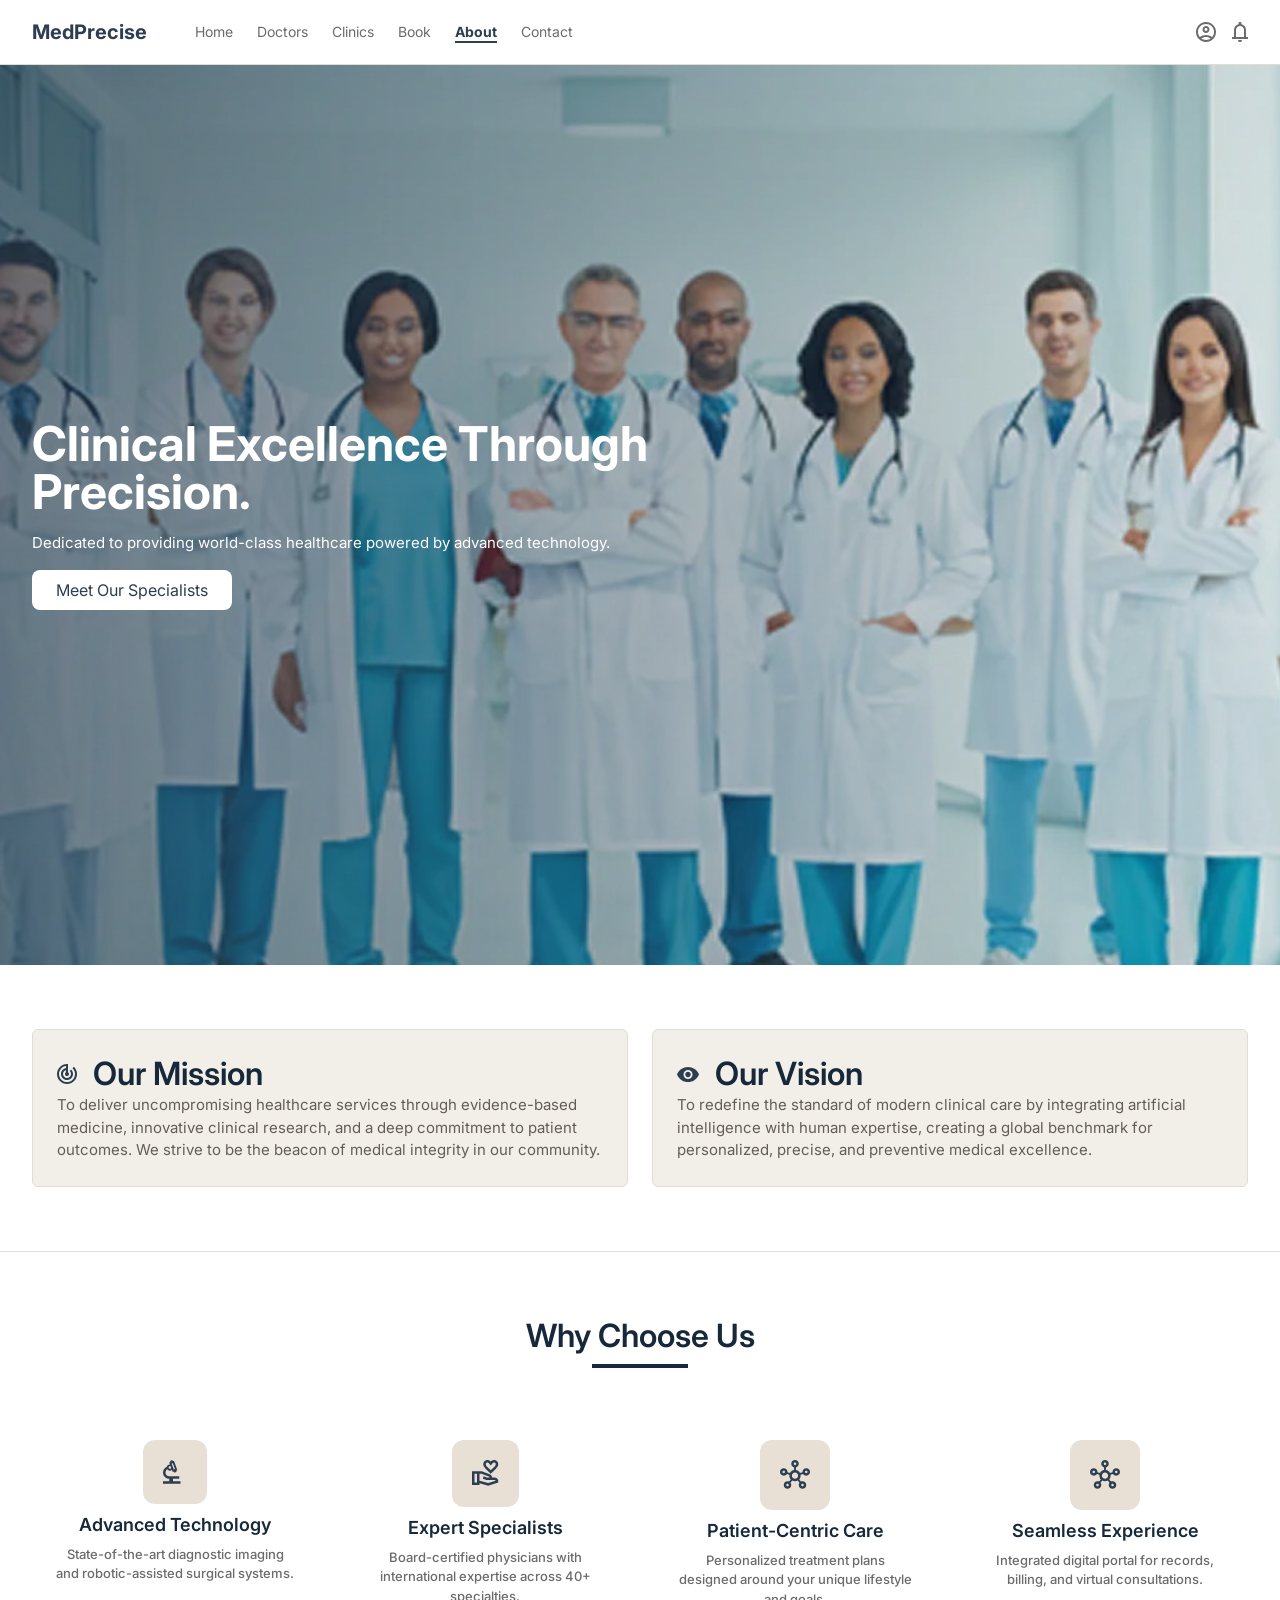
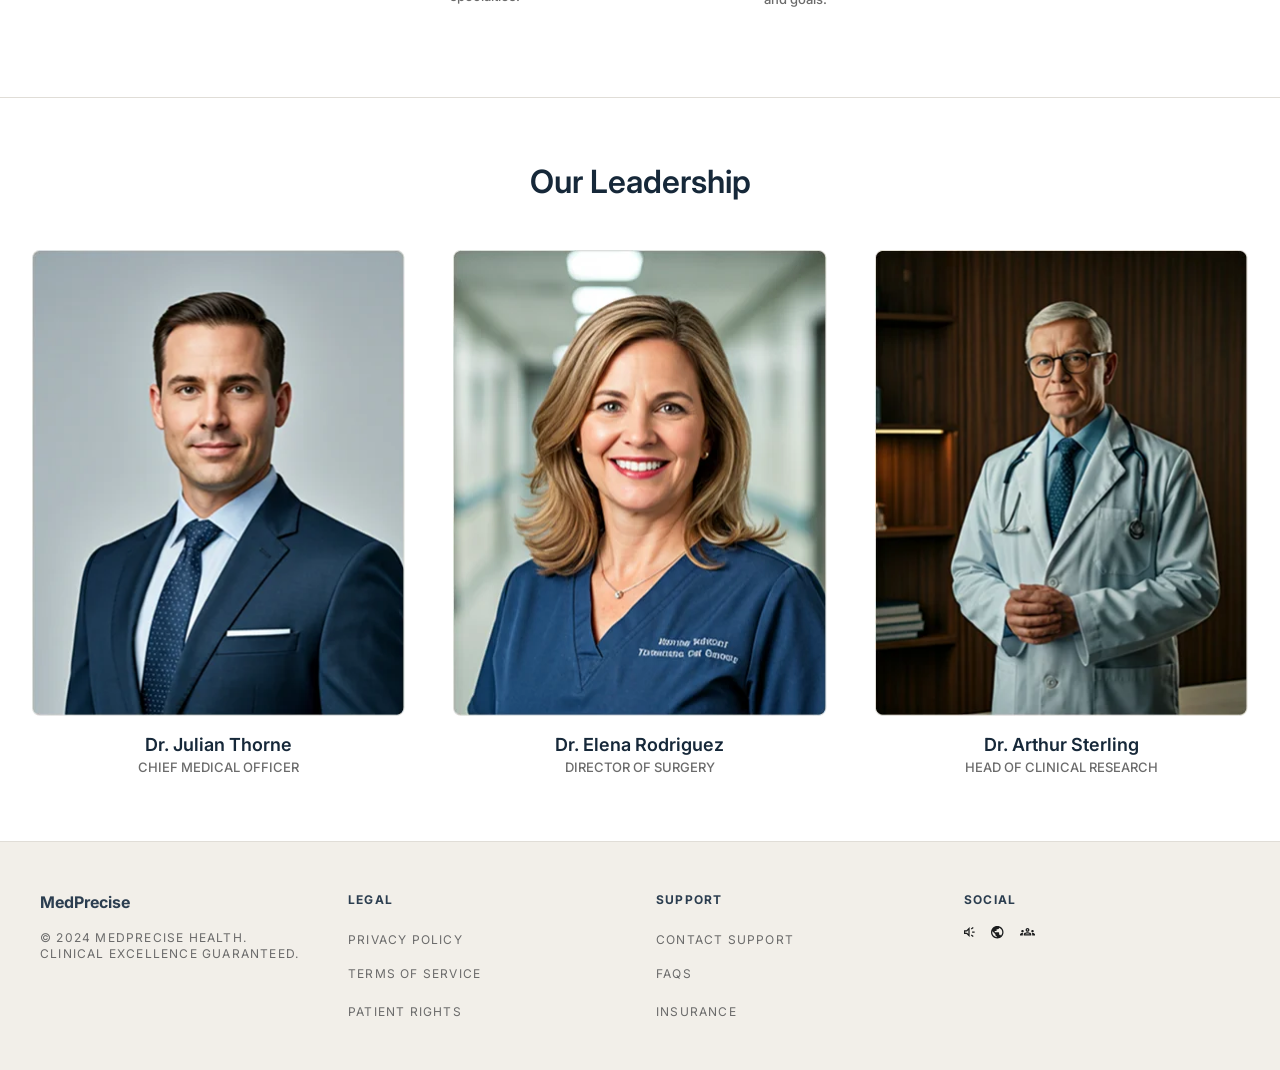
==== about.html @ 84e1014b "start contact page" ====
<!DOCTYPE html>
<html lang="en">
<head>
    <meta charset="UTF-8">
    <meta name="viewport" content="width=device-width, initial-scale=1.0">
    <title>Medical Departments | About</title>
  <link href=".\src\output.css" rel="stylesheet">
<link rel="preconnect" href="https://fonts.googleapis.com">
<link rel="preconnect" href="https://fonts.gstatic.com" crossorigin>
<link href="https://fonts.googleapis.com/css2?family=Inter:ital,opsz,wght@0,14..32,100..900;1,14..32,100..900&display=swap" rel="stylesheet">
  <link href=".\src\output.css" rel="stylesheet">
</head>
<body>
     <header class="navbar py-4.5 px-8 2xl:px-0 bg-red relative">
 <div class="container mx-auto row justify-between">
         <div class="md:hidden">
                <input type="checkbox" id="menu" class="hidden peer">
             <div class="flex justify-between items-center p-4">
                <label for="menu" class="cursor-pointer"><img src="./src/ICONS/Menu.svg" alt="menu"></label>
             </div>
             <div class="hidden peer-checked:flex bg-gray-100  absolute top-full left-8 flex flex-col px-4" >
                <a href="./index.html" class="text-sm text-[var(--color-muted)] py-2">Home</a>
                 <a href="./doctors.html" class="text-sm text-[var(--color-muted)] py-2">Doctors</a>
                 <a href="./clinics.html" class="text-sm text-[var(--color-muted)] py-2">Clinics</a>
                  <a href="#" class="text-sm text-[var(--color-muted)] py-2">Book</a>
                   <a href="./about.html" class="text-sm text-[var(--color-muted)] py-2">About</a>
                   <a href="./contact.html" class="text-sm text-[var(--color-muted)] py-2">Contact</a>
             </div>
            </div>
            <div class="row justify-between gap-12">
                <a href="./index.html" class="text-xl font-bold text-[var(--color-primary)]">MedPrecise</a>
                <ul class="row justify-between gap-6 text-sm text-[var(--color-muted)] hidden  md:flex">
                    <li>
                        <a href="./index.html" class="nav-link">Home</a>
                    </li>
                    <li>
                        <a href="./doctors.html" class="nav-link ">Doctors</a>
                    </li>
                    <li>
                        <a href="./clinics.html" class="nav-link">Clinics</a>
                    </li>
                    <li>
                        <a href="#" class="nav-link ">Book</a>
                    </li>
                    <li>
                        <a href="./about.html" class="nav-link selected">About</a>
                    </li>
                    <li>
                        <a href="./contact.html" class="nav-link">Contact</a>
                    </li>
                </ul>
            </div>
            <div class="icons">
                <ul class="row justify-between gap-4">
                    <li>
                        <a href="#"><img src="./src/ICONS/pro.svg"></a>
                    </li>
                    <li>
                        <a href="#"><img src="./src/ICONS/not.svg"></a>
                    </li>
                </ul>

            </div>

        </div>
</header>
<main>
    <section class="hero-about min-h-screen px-8 row justify-center relative ">
        <div class="container mx-auto items-center">
     <img src="./src/photos/about/MedPrecise Team.webp" class="absolute inset-0 w-full h-full object-cover"/>
     <img src="./src/photos/about/Gradient.webp" class="absolute inset-0 w-full h-full object-cover"/>
     <div class="relative z-10 h-full row">
    <div class=" text-white w-[60%]">
      <p class="text-5xl font-bold mb-4">
        Clinical Excellence Through Precision.
      </p>
      <p class="mb-4 text-[15px]">
        Dedicated to providing world-class healthcare powered by advanced technology.
      </p>
      <button class="bg-white text-[var(--color-primary)] px-6 py-2 rounded-lg">
        Meet Our Specialists
      </button>
    </div>
  </div>
        </div>   
    </section>
    <section class="mission-vision px-8 row justify-center py-16">
        <div class="container mx-auto grid grid-cols-1 md:grid-cols-2 gap-6">
     <div class="border border-[var(--color-border)] bg-[var(--color-bg3)] py-6 px-6 rounded-md">
        <div class="row gap-4">
            <img src="./src/ICONS/mission.svg" alt="Mission-icon"/>
        <h6>Our Mission</h6>
        </div>
        
        <p class="text-[15px] text-[var(--color-dark)]">To deliver uncompromising healthcare services through evidence-based medicine, innovative clinical research, and a deep commitment to patient outcomes. We strive to be the beacon of medical integrity in our community.</p>
     </div>
     <div class="border border-[var(--color-border)] bg-[var(--color-bg3)] py-6 px-6 rounded-md">
        <div class="row gap-4">
            <img src="./src/ICONS/vision.svg" alt="vision-icon"/>
        <h6 >Our Vision</h6>
        </div>
        
        <p class="text-[15px] text-[var(--color-dark)]">To redefine the standard of modern clinical care by integrating artificial
intelligence with human expertise, creating a global benchmark for
personalized, precise, and preventive medical excellence.</p>
     </div>
        </div>

    </section>
    <section class="choose-us px-8 row justify-center py-16 border-y border-[var(--color-border)] ">
  <div class="container mx-auto">
    <div class="justify-center row flex-col gap-2">
        <h6>Why Choose Us</h6>
    <div class="w-[96px] h-1 bg-[var(--color-darker)]"> </div>
    </div>
    <div class="mt-12 grid grid-cols-1  md:grid-cols-2 lg:grid-cols-4 gap-6" >
        <div class="row flex-col gap-2 p-6">
            <div class="aspect-square bg-[var(--color-bg2)] p-5 rounded-xl"><img src="./src/ICONS/Advanced Technology.svg"/></div>
            <h3>Advanced Technology</h3>
            <p class=" text-center text-[13px] font-medium text-[var(--color-muted)]">State-of-the-art diagnostic imaging and robotic-assisted surgical systems.</p>
        </div>
        <div class="row flex-col gap-2 p-6">
            <div class="aspect-square bg-[var(--color-bg2)] p-5 rounded-xl"><img src="./src/ICONS/Patient-Centric Care.svg"/></div>
            <h3>Expert Specialists</h3>
            <p class="text-center text-[13px] font-medium text-[var(--color-muted)]">Board-certified physicians with international expertise across 40+ specialties.</p>
        </div>
        <div class="row flex-col gap-2 p-6">
            <div class="aspect-square bg-[var(--color-bg2)] p-5 rounded-xl"><img src="./src/ICONS/Seamless Experience.svg"/></div>
            <h3>Patient-Centric Care</h3>
            <p class="text-center text-[13px] font-medium text-[var(--color-muted)]">Personalized treatment plans designed around your unique lifestyle and goals.</p>
        </div>
        <div class="row flex-col gap-2 p-6">
            <div class="aspect-square bg-[var(--color-bg2)] p-5 rounded-xl"><img src="./src/ICONS/Seamless Experience.svg"/></div>
            <h3>Seamless Experience</h3>
            <p class="text-center text-[13px] font-medium text-[var(--color-muted)]">Integrated digital portal for records, billing, and virtual consultations.</p>
        </div>
    </div>
  </div>
  
    </section>
    <section class="leadership px-8 py-16">
        <div class="container mx-auto justify-center row flex-col">
            <h6>Our Leadership</h6>
            <div class="leaders mt-12 grid grid-cols-1 md:grid-cols-3 gap-12">
                <div class="leader text-center">
                    <img src="./src/photos/about/Dr. Julian Thorne.webp" alt="julian"/>
                    <h3 class="mt-4">Dr. Julian Thorne</h3>
                    <p class="font-medium text-[var(--color-muted)] text-[13px]">CHIEF MEDICAL OFFICER</p>
                </div>
                 <div class="leader text-center">
                    <img src="./src/photos/about/Dr. Elena Rodriguez.webp" alt="elena"/>
                    <h3 class="mt-4">Dr. Elena Rodriguez</h3>
                    <p class="font-medium text-[var(--color-muted)] text-[13px]">DIRECTOR OF SURGERY</p>
                </div>
                 <div class="leader text-center">
                    <img src="./src/photos/about/Dr. Arthur Sterling.webp" alt="arthur"/>
                    <h3 class="mt-4">Dr. Arthur Sterling</h3>
                    <p class="font-medium text-[var(--color-muted)] text-[13px]">HEAD OF CLINICAL RESEARCH</p>
                </div>
            </div>
        </div>

    </section>
</main>
<footer >
       <section class="px-10 flex items-center justify-center bg-[var(--color-bg3)] border-t  border-[var(--color-border)]">
     <div class="footer container mx-auto py-12">
            <div class="footer-container grid grid-cols-1 md:grid-cols-4 gap-8  ">
                <div>
                    <h2 class="font-bold text-lg text-[var(--color-primary)] mb-4">MedPrecise</h2>
                    <p class="style">© 2024 MEDPRECISE HEALTH.<br>CLINICAL EXCELLENCE GUARANTEED.</p>
                </div>
                <div>
                    <h5 class="text-[var(--color-primary)] mb-4">LEGAL</h5>
                    <ul>
                        <li><a href="#"class="style">PRIVACY POLICY</a></li>
                        <li class="my-4 style"><a href="#">TERMS OF SERVICE</a></li>
                        <li><a href="#"class="style">PATIENT RIGHTS</a></li>
                    </ul>
                </div>
               
                <div>
                    <h5 class="text-[var(--color-primary)] mb-4">SUPPORT</h5>
                    <ul>
                        <li><a href="#"class="style">CONTACT SUPPORT</a></li>
                        <li class="my-4 style"><a href="#">FAQS</a></li>
                        <li><a href="#"class="style">INSURANCE</a></li>
                    </ul>
                </div>
                  <div>
                    <h5 class="text-[var(--color-primary)] mb-4">SOCIAL</h5>
                    <ul class="row gap-4" >
                        <li><img src="./src/ICONS/SOCIAL1.svg"/></li>
                        <li><img src="./src/ICONS/SOCIAL2.svg"/></li>
                        <li><img src="./src/ICONS/SOCIAL3.svg"/></li>
                        
                    </ul>
                </div>
            </div>
           
        </div>
       </section>
    </footer>
</body>
</html>
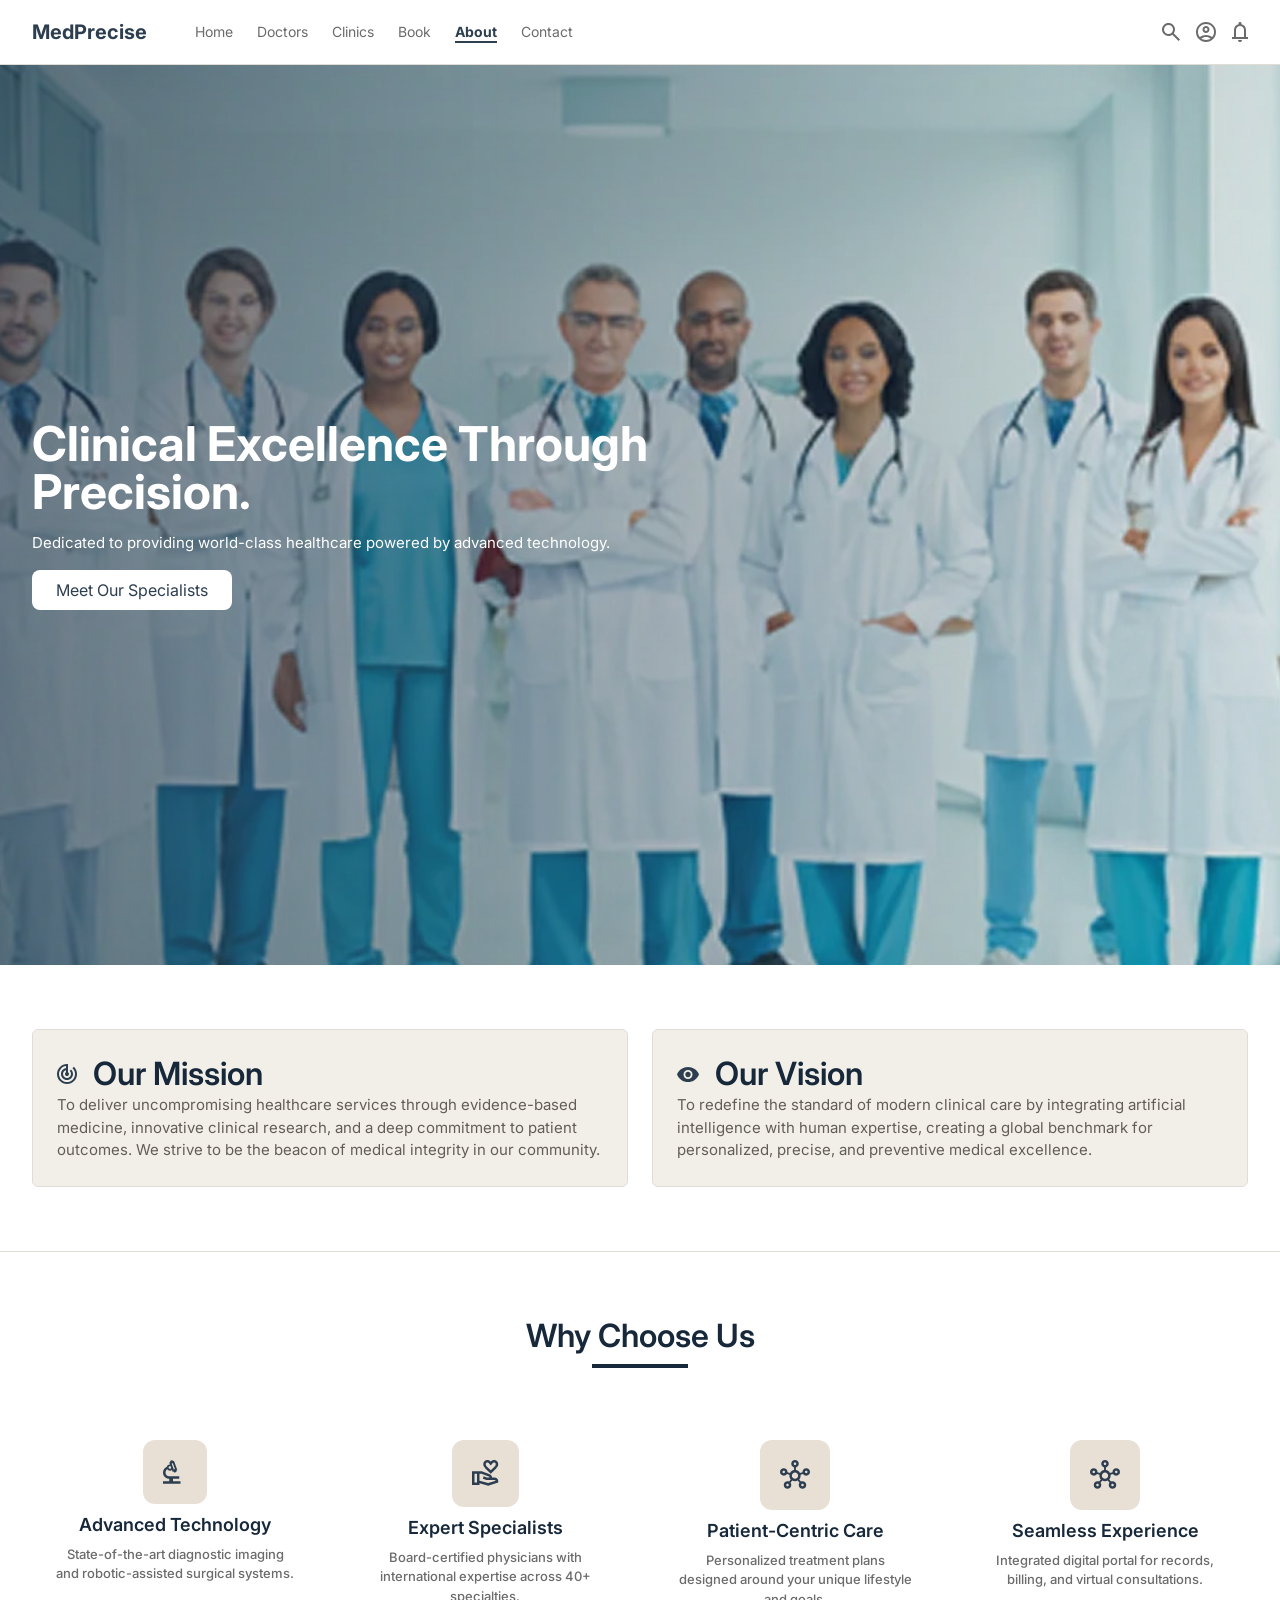
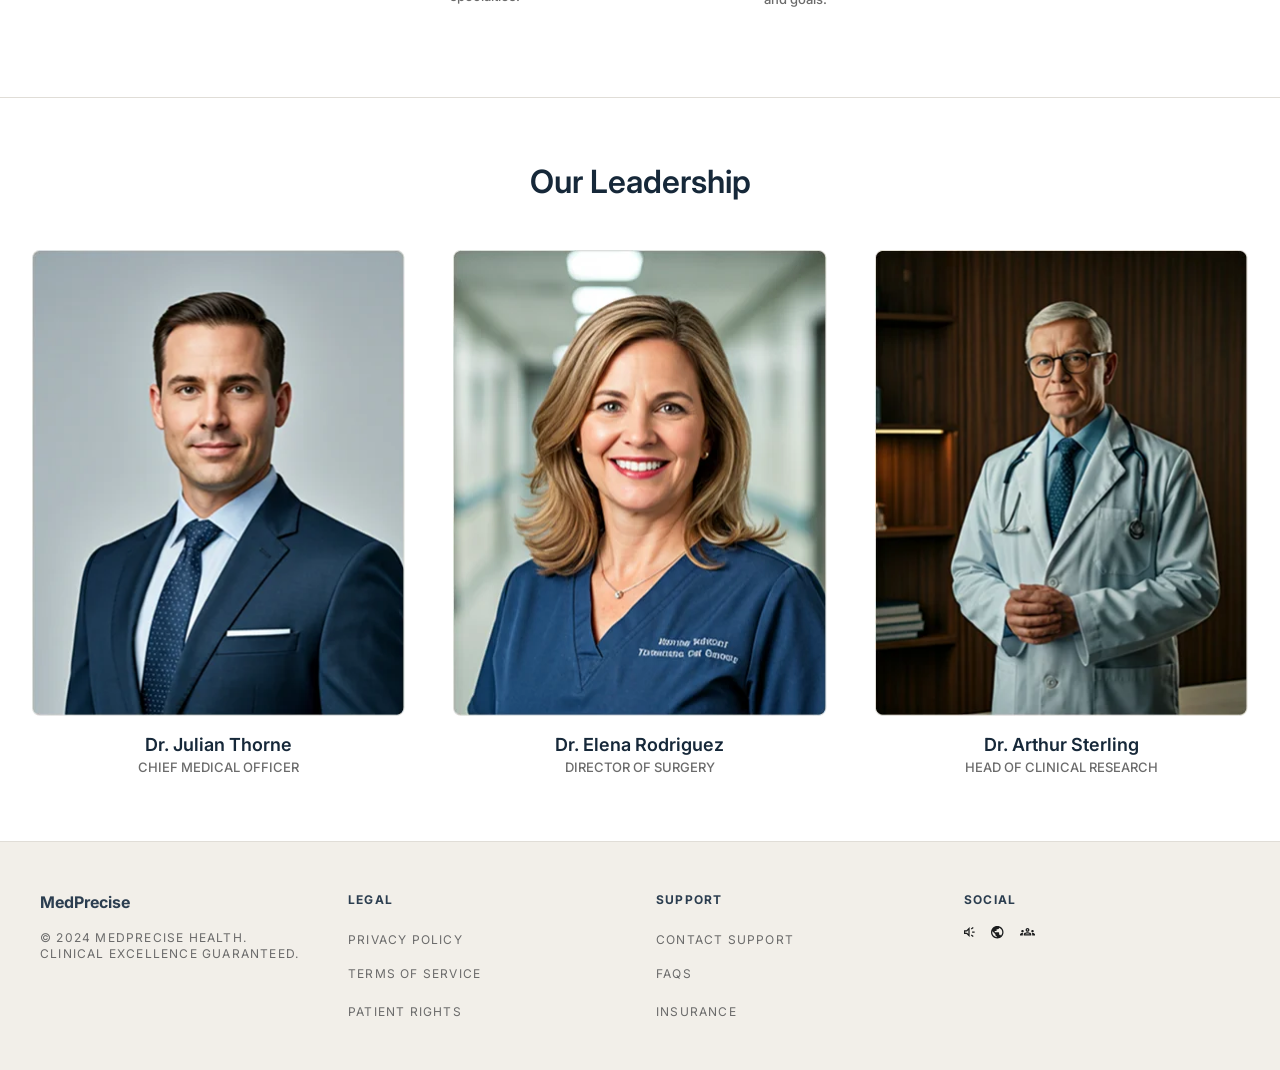
==== commit 39284701: "start book page" ====
--- a/about.html
+++ b/about.html
@@ -11,9 +11,9 @@
   <link href=".\src\output.css" rel="stylesheet">
 </head>
 <body>
-     <header class="navbar py-4.5 px-8 2xl:px-0 bg-red relative">
- <div class="container mx-auto row justify-between">
-         <div class="md:hidden">
+<header>
+        <div class="container mx-auto row justify-between py-4.5 px-8 relative" >
+            <div class="md:hidden z-50">
                 <input type="checkbox" id="menu" class="hidden peer">
              <div class="flex justify-between items-center p-4">
                 <label for="menu" class="cursor-pointer"><img src="./src/ICONS/Menu.svg" alt="menu"></label>
@@ -22,7 +22,7 @@
                 <a href="./index.html" class="text-sm text-[var(--color-muted)] py-2">Home</a>
                  <a href="./doctors.html" class="text-sm text-[var(--color-muted)] py-2">Doctors</a>
                  <a href="./clinics.html" class="text-sm text-[var(--color-muted)] py-2">Clinics</a>
-                  <a href="#" class="text-sm text-[var(--color-muted)] py-2">Book</a>
+                  <a href="./book.html" class="text-sm text-[var(--color-muted)] py-2">Book</a>
                    <a href="./about.html" class="text-sm text-[var(--color-muted)] py-2">About</a>
                    <a href="./contact.html" class="text-sm text-[var(--color-muted)] py-2">Contact</a>
              </div>
@@ -31,16 +31,16 @@
                 <a href="./index.html" class="text-xl font-bold text-[var(--color-primary)]">MedPrecise</a>
                 <ul class="row justify-between gap-6 text-sm text-[var(--color-muted)] hidden  md:flex">
                     <li>
-                        <a href="./index.html" class="nav-link">Home</a>
-                    </li>
-                    <li>
-                        <a href="./doctors.html" class="nav-link ">Doctors</a>
+                        <a href="./index.html" class="nav-link ">Home</a>
+                    </li>
+                    <li>
+                        <a href="./doctors.html" class="nav-link">Doctors</a>
                     </li>
                     <li>
                         <a href="./clinics.html" class="nav-link">Clinics</a>
                     </li>
                     <li>
-                        <a href="#" class="nav-link ">Book</a>
+                        <a href="./book.html" class="nav-link">Book</a>
                     </li>
                     <li>
                         <a href="./about.html" class="nav-link selected">About</a>
@@ -53,9 +53,12 @@
             <div class="icons">
                 <ul class="row justify-between gap-4">
                     <li>
+                        <a href="#"><img src="./src/ICONS/search.svg"></a>
+                    </li>
+                    <li class="hidden md:block">
                         <a href="#"><img src="./src/ICONS/pro.svg"></a>
                     </li>
-                    <li>
+                    <li class="hidden md:block">
                         <a href="#"><img src="./src/ICONS/not.svg"></a>
                     </li>
                 </ul>
@@ -63,7 +66,7 @@
             </div>
 
         </div>
-</header>
+    </header>
 <main>
     <section class="hero-about min-h-screen px-8 row justify-center relative ">
         <div class="container mx-auto items-center">
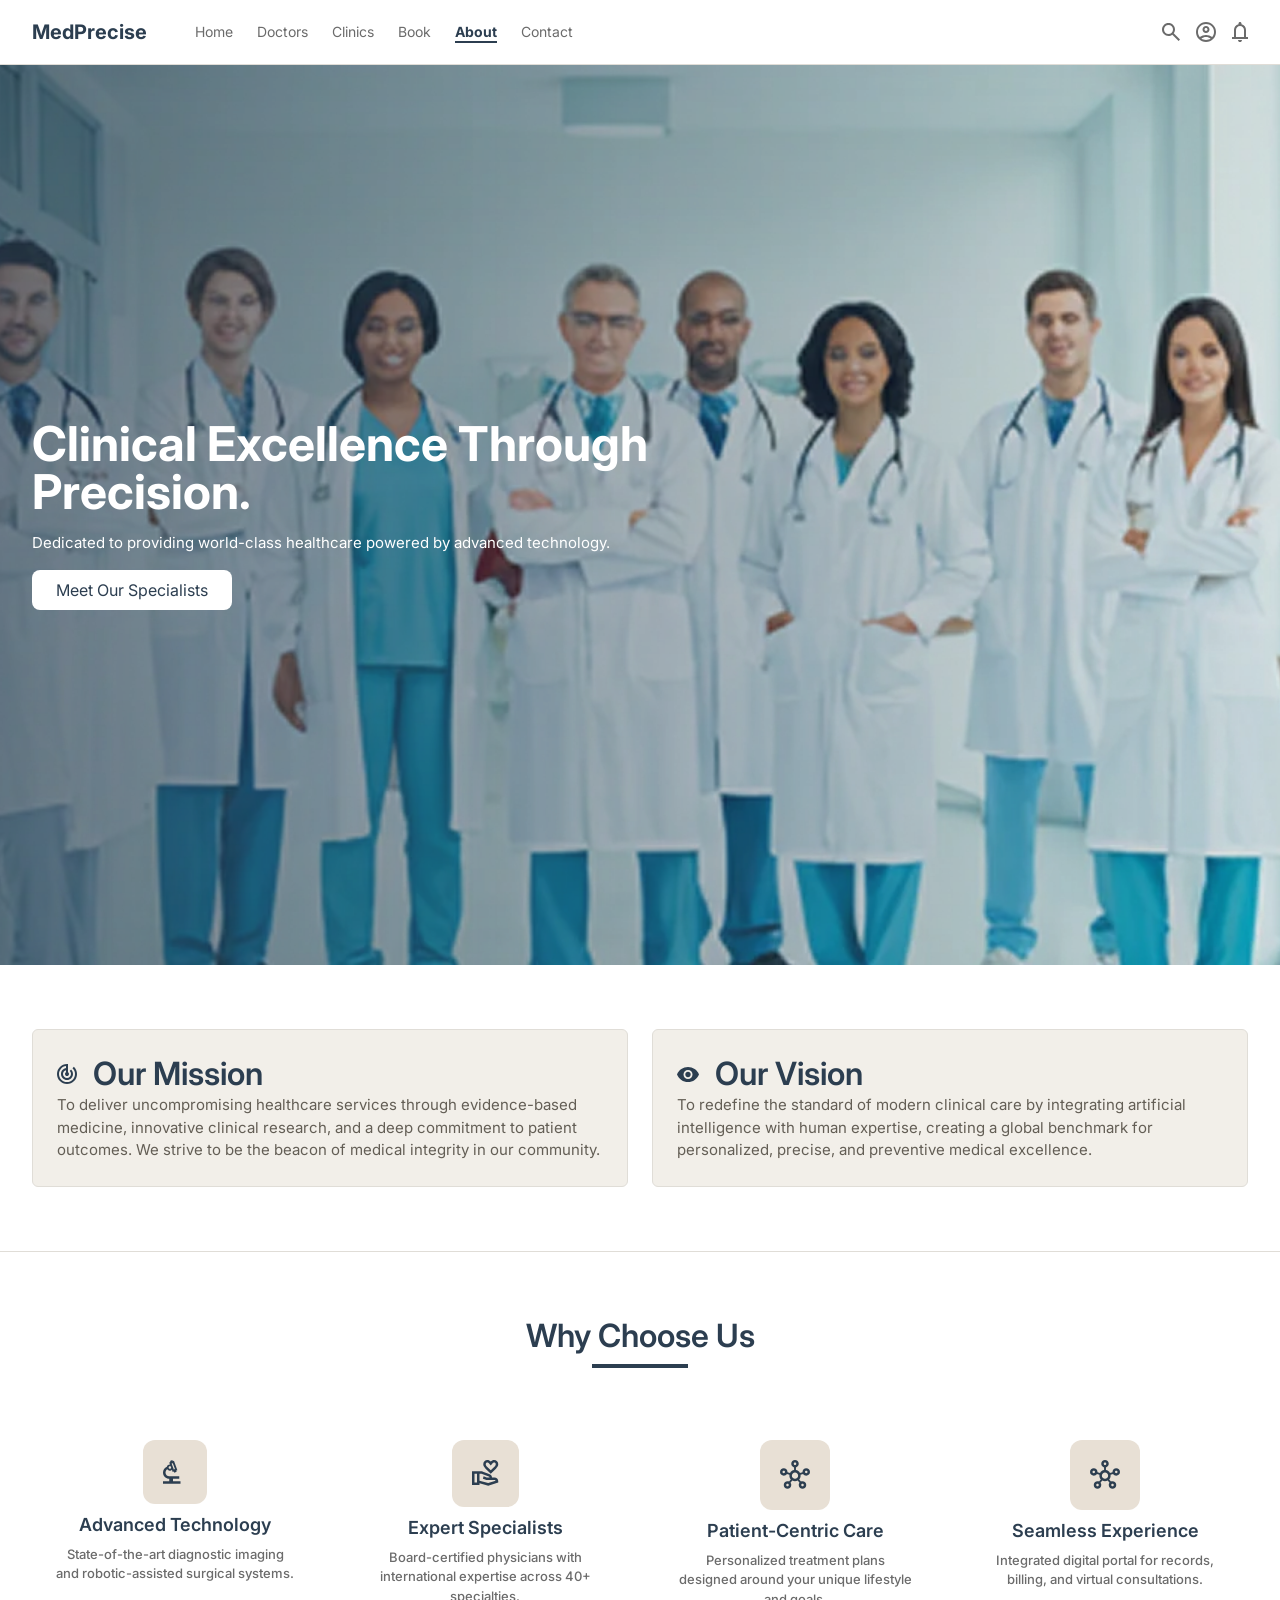
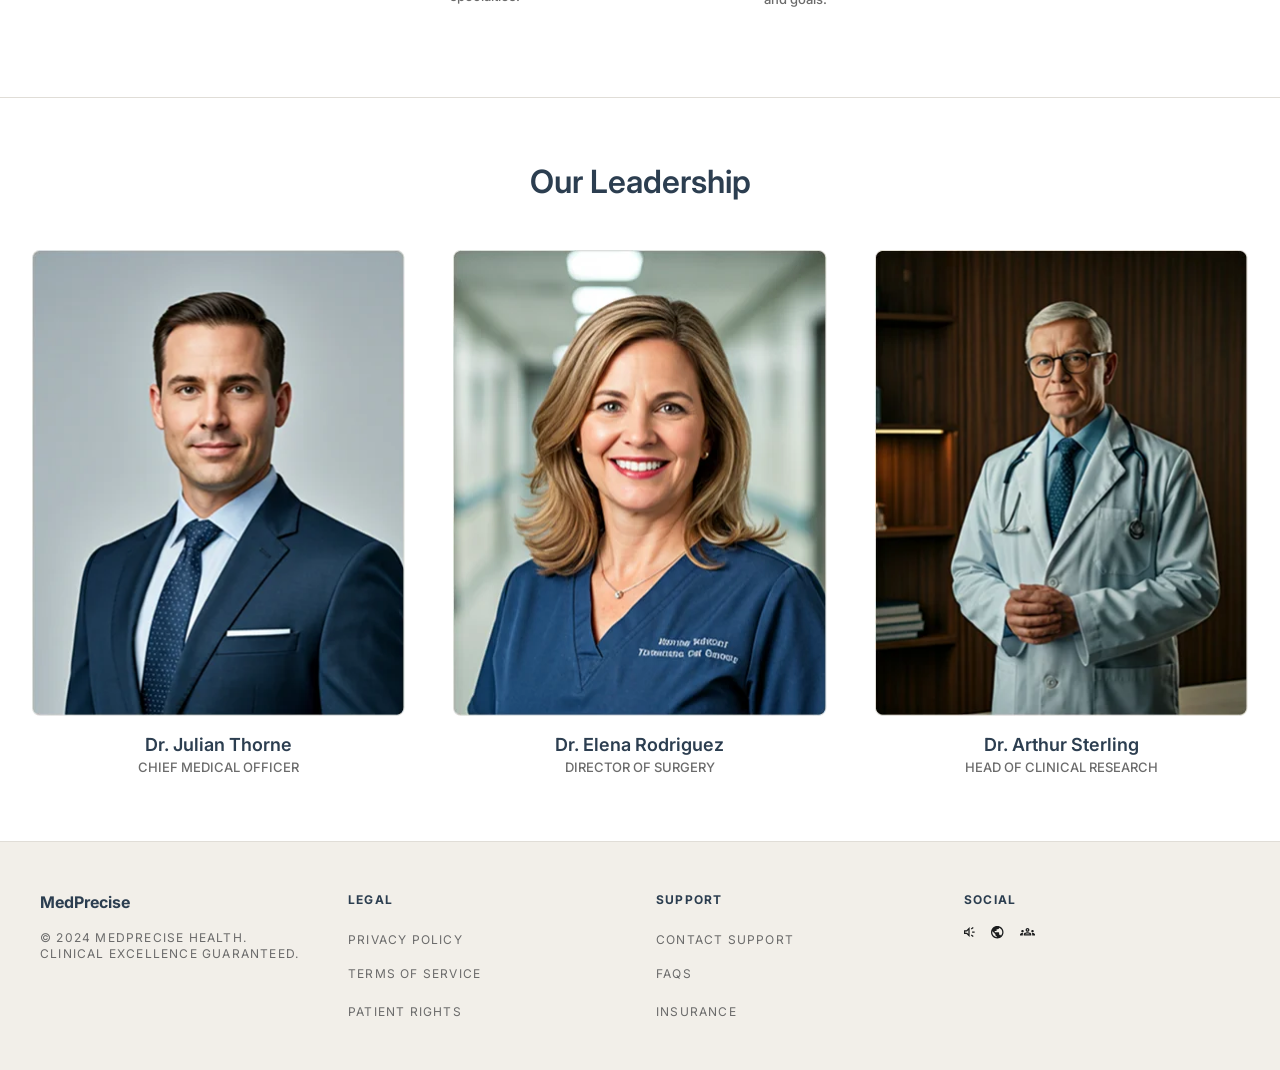
==== commit b82edaaf: "start dashboard" ====
--- a/about.html
+++ b/about.html
@@ -27,7 +27,7 @@
                    <a href="./contact.html" class="text-sm text-[var(--color-muted)] py-2">Contact</a>
              </div>
             </div>
-            <div class="row justify-between gap-12">
+            <nav class="row justify-between gap-12">
                 <a href="./index.html" class="text-xl font-bold text-[var(--color-primary)]">MedPrecise</a>
                 <ul class="row justify-between gap-6 text-sm text-[var(--color-muted)] hidden  md:flex">
                     <li>
@@ -49,21 +49,21 @@
                         <a href="./contact.html" class="nav-link">Contact</a>
                     </li>
                 </ul>
-            </div>
-            <div class="icons">
+            </nav>
+            <nav class="icons">
                 <ul class="row justify-between gap-4">
                     <li>
                         <a href="#"><img src="./src/ICONS/search.svg"></a>
                     </li>
                     <li class="hidden md:block">
-                        <a href="#"><img src="./src/ICONS/pro.svg"></a>
+                        <a href="./login.html"><img src="./src/ICONS/pro.svg"></a>
                     </li>
                     <li class="hidden md:block">
                         <a href="#"><img src="./src/ICONS/not.svg"></a>
                     </li>
                 </ul>
 
-            </div>
+            </nav>
 
         </div>
     </header>
@@ -114,7 +114,7 @@
   <div class="container mx-auto">
     <div class="justify-center row flex-col gap-2">
         <h6>Why Choose Us</h6>
-    <div class="w-[96px] h-1 bg-[var(--color-darker)]"> </div>
+    <div class="w-[96px] h-1 bg-[var(--color-primary)]"> </div>
     </div>
     <div class="mt-12 grid grid-cols-1  md:grid-cols-2 lg:grid-cols-4 gap-6" >
         <div class="row flex-col gap-2 p-6">
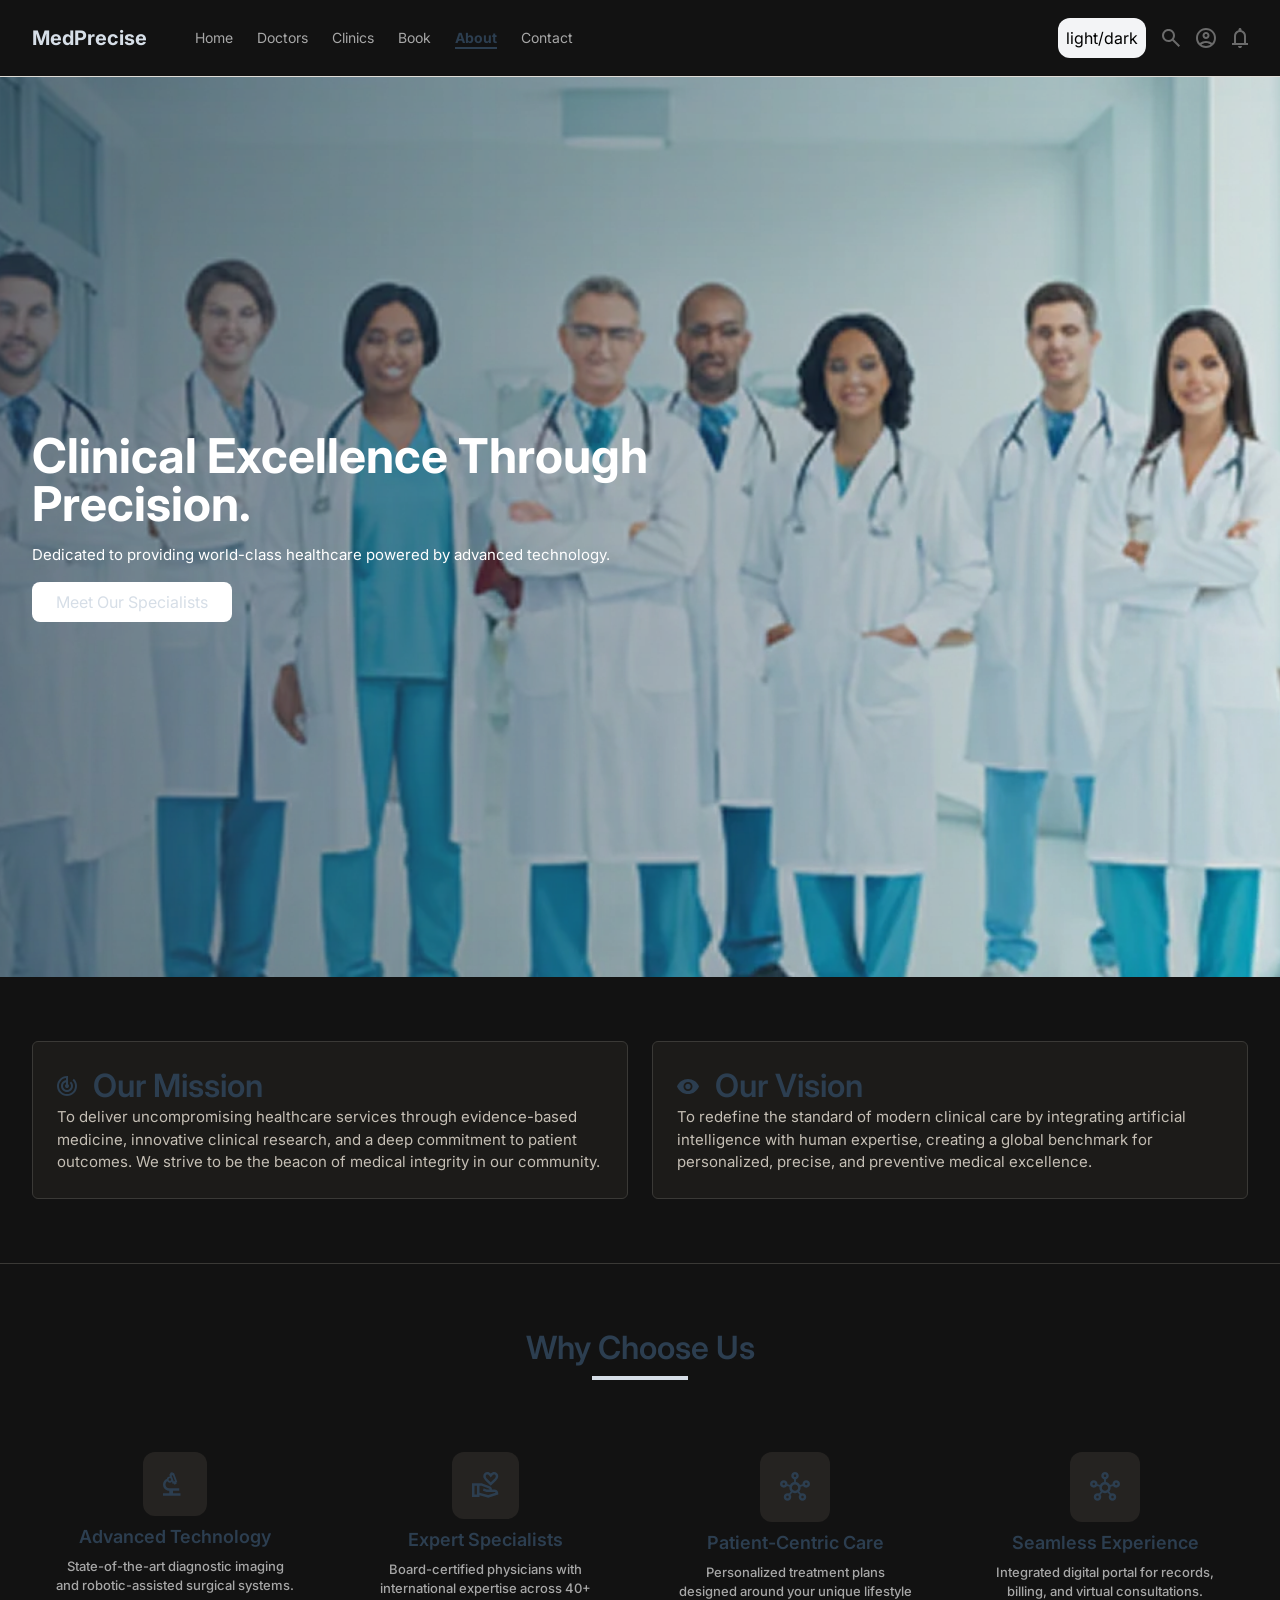
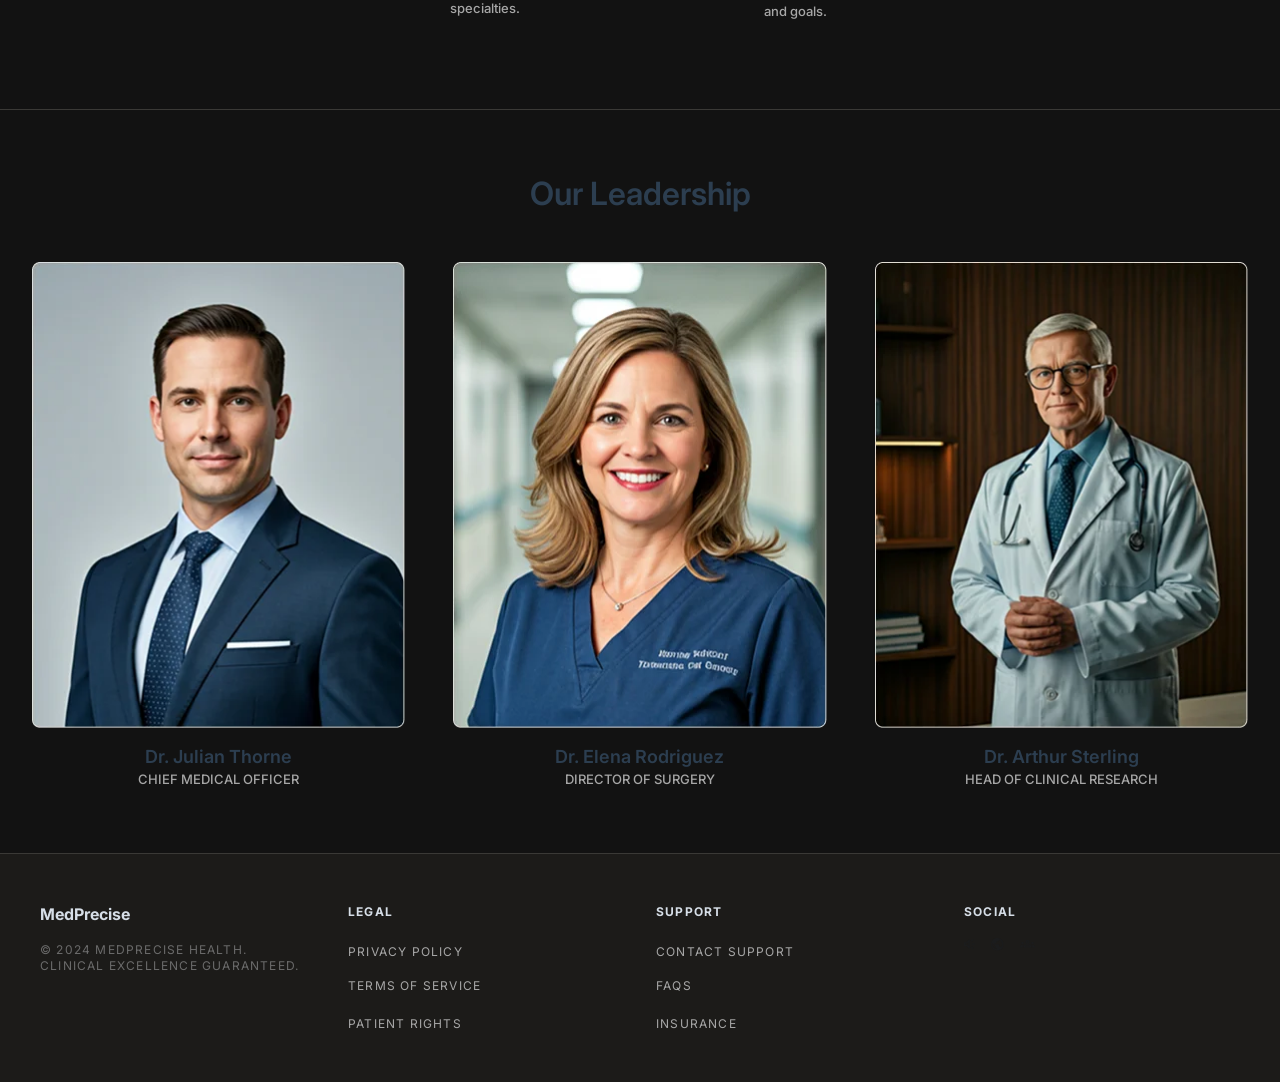
==== commit 7751686d: "darkmode" ====
--- a/about.html
+++ b/about.html
@@ -1,5 +1,5 @@
 <!DOCTYPE html>
-<html lang="en">
+<html lang="en" class="dark">
 <head>
     <meta charset="UTF-8">
     <meta name="viewport" content="width=device-width, initial-scale=1.0">
@@ -8,28 +8,27 @@
 <link rel="preconnect" href="https://fonts.googleapis.com">
 <link rel="preconnect" href="https://fonts.gstatic.com" crossorigin>
 <link href="https://fonts.googleapis.com/css2?family=Inter:ital,opsz,wght@0,14..32,100..900;1,14..32,100..900&display=swap" rel="stylesheet">
-  <link href=".\src\output.css" rel="stylesheet">
+  <link href="./src/output.css" rel="stylesheet">
 </head>
-<body>
+<body class="bg-background">
 <header>
         <div class="container mx-auto row justify-between py-4.5 px-8 relative" >
-            <div class="md:hidden z-50">
-                <input type="checkbox" id="menu" class="hidden peer">
-             <div class="flex justify-between items-center p-4">
-                <label for="menu" class="cursor-pointer"><img src="./src/ICONS/Menu.svg" alt="menu"></label>
-             </div>
-             <div class="hidden peer-checked:flex bg-gray-100  absolute top-full left-8 flex flex-col px-4" >
-                <a href="./index.html" class="text-sm text-[var(--color-muted)] py-2">Home</a>
-                 <a href="./doctors.html" class="text-sm text-[var(--color-muted)] py-2">Doctors</a>
-                 <a href="./clinics.html" class="text-sm text-[var(--color-muted)] py-2">Clinics</a>
-                  <a href="./book.html" class="text-sm text-[var(--color-muted)] py-2">Book</a>
-                   <a href="./about.html" class="text-sm text-[var(--color-muted)] py-2">About</a>
-                   <a href="./contact.html" class="text-sm text-[var(--color-muted)] py-2">Contact</a>
-             </div>
+            <div class="relative md:hidden">
+                <button data-menu-toggle class="menu transition-all duration-75 active:scale-90" id="menu-toggle">
+              <img src="./src/ICONS/menu.svg" alt="Menu Icon">
+                </button>
+             <nav data-mobile-menu class="absolute lg:hidden bg-gray-100 left-8 flex flex-col px-4 hidden">
+                <a href="./index.html" class="text-sm text-muted py-2">Home</a>
+                 <a href="./doctors.html" class="text-sm text-muted py-2">Doctors</a>
+                 <a href="./clinics.html" class="text-sm text-muted py-2">Clinics</a>
+                  <a href="./book.html" class="text-sm text-muted py-2">Book</a>
+                   <a href="./about.html" class="text-sm text-muted py-2">About</a>
+                   <a href="./contact.html" class="text-sm text-muted py-2">Contact</a>
+             </nav>
             </div>
             <nav class="row justify-between gap-12">
-                <a href="./index.html" class="text-xl font-bold text-[var(--color-primary)]">MedPrecise</a>
-                <ul class="row justify-between gap-6 text-sm text-[var(--color-muted)] hidden  md:flex">
+                <a href="./index.html" class="text-xl font-bold text-primary">MedPrecise</a>
+                <ul class="row justify-between gap-6 text-sm text-muted hidden  md:flex">
                     <li>
                         <a href="./index.html" class="nav-link ">Home</a>
                     </li>
@@ -53,12 +52,17 @@
             <nav class="icons">
                 <ul class="row justify-between gap-4">
                     <li>
+                        <button id="theme-toggle" class=" hover:bg-gray-400 transform-fill duration-300 bg-gray-100 rounded-xl p-2"> 
+             light/dark
+            </button>
+                    </li>
+                    <li class="hidden md:block nav-link">
                         <a href="#"><img src="./src/ICONS/search.svg"></a>
                     </li>
-                    <li class="hidden md:block">
+                    <li class="nav-link">
                         <a href="./login.html"><img src="./src/ICONS/pro.svg"></a>
                     </li>
-                    <li class="hidden md:block">
+                    <li class="hidden md:block nav-link">
                         <a href="#"><img src="./src/ICONS/not.svg"></a>
                     </li>
                 </ul>
@@ -80,7 +84,7 @@
       <p class="mb-4 text-[15px]">
         Dedicated to providing world-class healthcare powered by advanced technology.
       </p>
-      <button class="bg-white text-[var(--color-primary)] px-6 py-2 rounded-lg">
+      <button class="bg-white text-primary px-6 py-2 rounded-lg">
         Meet Our Specialists
       </button>
     </div>
@@ -89,53 +93,53 @@
     </section>
     <section class="mission-vision px-8 row justify-center py-16">
         <div class="container mx-auto grid grid-cols-1 md:grid-cols-2 gap-6">
-     <div class="border border-[var(--color-border)] bg-[var(--color-bg3)] py-6 px-6 rounded-md">
+     <div class="border border-border bg-bg3 py-6 px-6 rounded-md">
         <div class="row gap-4">
             <img src="./src/ICONS/mission.svg" alt="Mission-icon"/>
         <h6>Our Mission</h6>
         </div>
         
-        <p class="text-[15px] text-[var(--color-dark)]">To deliver uncompromising healthcare services through evidence-based medicine, innovative clinical research, and a deep commitment to patient outcomes. We strive to be the beacon of medical integrity in our community.</p>
+        <p class="text-[15px] text-dark">To deliver uncompromising healthcare services through evidence-based medicine, innovative clinical research, and a deep commitment to patient outcomes. We strive to be the beacon of medical integrity in our community.</p>
      </div>
-     <div class="border border-[var(--color-border)] bg-[var(--color-bg3)] py-6 px-6 rounded-md">
+     <div class="border border-border bg-bg3 py-6 px-6 rounded-md">
         <div class="row gap-4">
             <img src="./src/ICONS/vision.svg" alt="vision-icon"/>
         <h6 >Our Vision</h6>
         </div>
         
-        <p class="text-[15px] text-[var(--color-dark)]">To redefine the standard of modern clinical care by integrating artificial
+        <p class="text-[15px] text-dark">To redefine the standard of modern clinical care by integrating artificial
 intelligence with human expertise, creating a global benchmark for
 personalized, precise, and preventive medical excellence.</p>
      </div>
         </div>
 
     </section>
-    <section class="choose-us px-8 row justify-center py-16 border-y border-[var(--color-border)] ">
+    <section class="choose-us px-8 row justify-center py-16 border-y border-border ">
   <div class="container mx-auto">
     <div class="justify-center row flex-col gap-2">
         <h6>Why Choose Us</h6>
-    <div class="w-[96px] h-1 bg-[var(--color-primary)]"> </div>
+    <div class="w-[96px] h-1 bg-primary"> </div>
     </div>
     <div class="mt-12 grid grid-cols-1  md:grid-cols-2 lg:grid-cols-4 gap-6" >
         <div class="row flex-col gap-2 p-6">
-            <div class="aspect-square bg-[var(--color-bg2)] p-5 rounded-xl"><img src="./src/ICONS/Advanced Technology.svg"/></div>
+            <div class="aspect-square bg-bg2 p-5 rounded-xl"><img src="./src/ICONS/Advanced Technology.svg"/></div>
             <h3>Advanced Technology</h3>
-            <p class=" text-center text-[13px] font-medium text-[var(--color-muted)]">State-of-the-art diagnostic imaging and robotic-assisted surgical systems.</p>
-        </div>
-        <div class="row flex-col gap-2 p-6">
-            <div class="aspect-square bg-[var(--color-bg2)] p-5 rounded-xl"><img src="./src/ICONS/Patient-Centric Care.svg"/></div>
+            <p class=" text-center text-[13px] font-medium text-muted">State-of-the-art diagnostic imaging and robotic-assisted surgical systems.</p>
+        </div>
+        <div class="row flex-col gap-2 p-6">
+            <div class="aspect-square bg-bg2 p-5 rounded-xl"><img src="./src/ICONS/Patient-Centric Care.svg"/></div>
             <h3>Expert Specialists</h3>
-            <p class="text-center text-[13px] font-medium text-[var(--color-muted)]">Board-certified physicians with international expertise across 40+ specialties.</p>
-        </div>
-        <div class="row flex-col gap-2 p-6">
-            <div class="aspect-square bg-[var(--color-bg2)] p-5 rounded-xl"><img src="./src/ICONS/Seamless Experience.svg"/></div>
+            <p class="text-center text-[13px] font-medium text-muted">Board-certified physicians with international expertise across 40+ specialties.</p>
+        </div>
+        <div class="row flex-col gap-2 p-6">
+            <div class="aspect-square bg-bg2 p-5 rounded-xl"><img src="./src/ICONS/Seamless Experience.svg"/></div>
             <h3>Patient-Centric Care</h3>
-            <p class="text-center text-[13px] font-medium text-[var(--color-muted)]">Personalized treatment plans designed around your unique lifestyle and goals.</p>
-        </div>
-        <div class="row flex-col gap-2 p-6">
-            <div class="aspect-square bg-[var(--color-bg2)] p-5 rounded-xl"><img src="./src/ICONS/Seamless Experience.svg"/></div>
+            <p class="text-center text-[13px] font-medium text-muted">Personalized treatment plans designed around your unique lifestyle and goals.</p>
+        </div>
+        <div class="row flex-col gap-2 p-6">
+            <div class="aspect-square bg-bg2 p-5 rounded-xl"><img src="./src/ICONS/Seamless Experience.svg"/></div>
             <h3>Seamless Experience</h3>
-            <p class="text-center text-[13px] font-medium text-[var(--color-muted)]">Integrated digital portal for records, billing, and virtual consultations.</p>
+            <p class="text-center text-[13px] font-medium text-muted">Integrated digital portal for records, billing, and virtual consultations.</p>
         </div>
     </div>
   </div>
@@ -148,17 +152,17 @@
                 <div class="leader text-center">
                     <img src="./src/photos/about/Dr. Julian Thorne.webp" alt="julian"/>
                     <h3 class="mt-4">Dr. Julian Thorne</h3>
-                    <p class="font-medium text-[var(--color-muted)] text-[13px]">CHIEF MEDICAL OFFICER</p>
+                    <p class="font-medium text-muted text-[13px]">CHIEF MEDICAL OFFICER</p>
                 </div>
                  <div class="leader text-center">
                     <img src="./src/photos/about/Dr. Elena Rodriguez.webp" alt="elena"/>
                     <h3 class="mt-4">Dr. Elena Rodriguez</h3>
-                    <p class="font-medium text-[var(--color-muted)] text-[13px]">DIRECTOR OF SURGERY</p>
+                    <p class="font-medium text-muted text-[13px]">DIRECTOR OF SURGERY</p>
                 </div>
                  <div class="leader text-center">
                     <img src="./src/photos/about/Dr. Arthur Sterling.webp" alt="arthur"/>
                     <h3 class="mt-4">Dr. Arthur Sterling</h3>
-                    <p class="font-medium text-[var(--color-muted)] text-[13px]">HEAD OF CLINICAL RESEARCH</p>
+                    <p class="font-medium text-muted text-[13px]">HEAD OF CLINICAL RESEARCH</p>
                 </div>
             </div>
         </div>
@@ -166,32 +170,32 @@
     </section>
 </main>
 <footer >
-       <section class="px-10 flex items-center justify-center bg-[var(--color-bg3)] border-t  border-[var(--color-border)]">
+       <section class="px-10 flex items-center justify-center bg-bg3 border-t  border-border">
      <div class="footer container mx-auto py-12">
             <div class="footer-container grid grid-cols-1 md:grid-cols-4 gap-8  ">
                 <div>
-                    <h2 class="font-bold text-lg text-[var(--color-primary)] mb-4">MedPrecise</h2>
+                    <h2 class="font-bold text-lg text-primary mb-4">MedPrecise</h2>
                     <p class="style">© 2024 MEDPRECISE HEALTH.<br>CLINICAL EXCELLENCE GUARANTEED.</p>
                 </div>
                 <div>
-                    <h5 class="text-[var(--color-primary)] mb-4">LEGAL</h5>
+                    <h5 class="text-primary mb-4">LEGAL</h5>
                     <ul>
-                        <li><a href="#"class="style">PRIVACY POLICY</a></li>
+                        <li><a href="#" class="style">PRIVACY POLICY</a></li>
                         <li class="my-4 style"><a href="#">TERMS OF SERVICE</a></li>
-                        <li><a href="#"class="style">PATIENT RIGHTS</a></li>
+                        <li><a href="#" class="style">PATIENT RIGHTS</a></li>
                     </ul>
                 </div>
                
                 <div>
-                    <h5 class="text-[var(--color-primary)] mb-4">SUPPORT</h5>
+                    <h5 class="text-primary mb-4">SUPPORT</h5>
                     <ul>
-                        <li><a href="#"class="style">CONTACT SUPPORT</a></li>
+                        <li><a href="#" class="style">CONTACT SUPPORT</a></li>
                         <li class="my-4 style"><a href="#">FAQS</a></li>
                         <li><a href="#"class="style">INSURANCE</a></li>
                     </ul>
                 </div>
                   <div>
-                    <h5 class="text-[var(--color-primary)] mb-4">SOCIAL</h5>
+                    <h5 class="text-primary mb-4">SOCIAL</h5>
                     <ul class="row gap-4" >
                         <li><img src="./src/ICONS/SOCIAL1.svg"/></li>
                         <li><img src="./src/ICONS/SOCIAL2.svg"/></li>
@@ -204,5 +208,6 @@
         </div>
        </section>
     </footer>
+      <script src="./main.js"></script>
 </body>
 </html>
--- a/src/output.css
+++ b/src/output.css
@@ -0,0 +1,1953 @@
+/*! tailwindcss v4.2.4 | MIT License | https://tailwindcss.com */
+@layer properties;
+@layer theme, base, components, utilities;
+@layer theme {
+  :root, :host {
+    --font-sans: ui-sans-serif, system-ui, sans-serif, "Apple Color Emoji",
+      "Segoe UI Emoji", "Segoe UI Symbol", "Noto Color Emoji";
+    --font-mono: ui-monospace, SFMono-Regular, Menlo, Monaco, Consolas, "Liberation Mono",
+      "Courier New", monospace;
+    --color-gray-100: oklch(96.7% 0.003 264.542);
+    --color-gray-400: oklch(70.7% 0.022 261.325);
+    --color-white: #fff;
+    --spacing: 0.25rem;
+    --container-xl: 36rem;
+    --container-2xl: 42rem;
+    --container-3xl: 48rem;
+    --text-xs: 0.75rem;
+    --text-xs--line-height: calc(1 / 0.75);
+    --text-sm: 0.875rem;
+    --text-sm--line-height: calc(1.25 / 0.875);
+    --text-base: 1rem;
+    --text-base--line-height: calc(1.5 / 1);
+    --text-lg: 1.125rem;
+    --text-lg--line-height: calc(1.75 / 1.125);
+    --text-xl: 1.25rem;
+    --text-xl--line-height: calc(1.75 / 1.25);
+    --text-2xl: 1.5rem;
+    --text-2xl--line-height: calc(2 / 1.5);
+    --text-5xl: 3rem;
+    --text-5xl--line-height: 1;
+    --font-weight-medium: 500;
+    --font-weight-semibold: 600;
+    --font-weight-bold: 700;
+    --radius-xs: 0.125rem;
+    --radius-sm: 0.25rem;
+    --radius-md: 0.375rem;
+    --radius-lg: 0.5rem;
+    --radius-xl: 0.75rem;
+    --radius-2xl: 1rem;
+    --default-transition-duration: 150ms;
+    --default-transition-timing-function: cubic-bezier(0.4, 0, 0.2, 1);
+    --default-font-family: var(--font-sans);
+    --default-mono-font-family: var(--font-mono);
+    --color-background: #FAFAF8;
+    --color-primary: #2C3E50;
+    --color-muted: #6B6B6B;
+    --color-highlight: #676259;
+    --color-text: #43474C;
+    --color-t2: #1C1C1C;
+    --color-t3: #C4C6CD;
+    --color-bg2: #E8E0D5;
+    --color-bg3: #F2EFE9;
+    --color-border: #E0DDD7;
+    --color-available: #4A7C59;
+    --color-unavailable: #4A90E2;
+    --color-light: #96A9BE;
+    --color-dark: #635E55;
+    --color-b: #1B1C1D;
+    --color-embg: #FFDAD6;
+    --color-emergency: #BA1A1A;
+    --color-emtext: #93000A;
+    --font-inter: 'Inter';
+  }
+}
+@layer base {
+  *, ::after, ::before, ::backdrop, ::file-selector-button {
+    box-sizing: border-box;
+    margin: 0;
+    padding: 0;
+    border: 0 solid;
+  }
+  html, :host {
+    line-height: 1.5;
+    -webkit-text-size-adjust: 100%;
+    tab-size: 4;
+    font-family: var(--default-font-family, ui-sans-serif, system-ui, sans-serif, "Apple Color Emoji", "Segoe UI Emoji", "Segoe UI Symbol", "Noto Color Emoji");
+    font-feature-settings: var(--default-font-feature-settings, normal);
+    font-variation-settings: var(--default-font-variation-settings, normal);
+    -webkit-tap-highlight-color: transparent;
+  }
+  hr {
+    height: 0;
+    color: inherit;
+    border-top-width: 1px;
+  }
+  abbr:where([title]) {
+    -webkit-text-decoration: underline dotted;
+    text-decoration: underline dotted;
+  }
+  h1, h2, h3, h4, h5, h6 {
+    font-size: inherit;
+    font-weight: inherit;
+  }
+  a {
+    color: inherit;
+    -webkit-text-decoration: inherit;
+    text-decoration: inherit;
+  }
+  b, strong {
+    font-weight: bolder;
+  }
+  code, kbd, samp, pre {
+    font-family: var(--default-mono-font-family, ui-monospace, SFMono-Regular, Menlo, Monaco, Consolas, "Liberation Mono", "Courier New", monospace);
+    font-feature-settings: var(--default-mono-font-feature-settings, normal);
+    font-variation-settings: var(--default-mono-font-variation-settings, normal);
+    font-size: 1em;
+  }
+  small {
+    font-size: 80%;
+  }
+  sub, sup {
+    font-size: 75%;
+    line-height: 0;
+    position: relative;
+    vertical-align: baseline;
+  }
+  sub {
+    bottom: -0.25em;
+  }
+  sup {
+    top: -0.5em;
+  }
+  table {
+    text-indent: 0;
+    border-color: inherit;
+    border-collapse: collapse;
+  }
+  :-moz-focusring {
+    outline: auto;
+  }
+  progress {
+    vertical-align: baseline;
+  }
+  summary {
+    display: list-item;
+  }
+  ol, ul, menu {
+    list-style: none;
+  }
+  img, svg, video, canvas, audio, iframe, embed, object {
+    display: block;
+    vertical-align: middle;
+  }
+  img, video {
+    max-width: 100%;
+    height: auto;
+  }
+  button, input, select, optgroup, textarea, ::file-selector-button {
+    font: inherit;
+    font-feature-settings: inherit;
+    font-variation-settings: inherit;
+    letter-spacing: inherit;
+    color: inherit;
+    border-radius: 0;
+    background-color: transparent;
+    opacity: 1;
+  }
+  :where(select:is([multiple], [size])) optgroup {
+    font-weight: bolder;
+  }
+  :where(select:is([multiple], [size])) optgroup option {
+    padding-inline-start: 20px;
+  }
+  ::file-selector-button {
+    margin-inline-end: 4px;
+  }
+  ::placeholder {
+    opacity: 1;
+  }
+  @supports (not (-webkit-appearance: -apple-pay-button))  or (contain-intrinsic-size: 1px) {
+    ::placeholder {
+      color: currentcolor;
+      @supports (color: color-mix(in lab, red, red)) {
+        color: color-mix(in oklab, currentcolor 50%, transparent);
+      }
+    }
+  }
+  textarea {
+    resize: vertical;
+  }
+  ::-webkit-search-decoration {
+    -webkit-appearance: none;
+  }
+  ::-webkit-date-and-time-value {
+    min-height: 1lh;
+    text-align: inherit;
+  }
+  ::-webkit-datetime-edit {
+    display: inline-flex;
+  }
+  ::-webkit-datetime-edit-fields-wrapper {
+    padding: 0;
+  }
+  ::-webkit-datetime-edit, ::-webkit-datetime-edit-year-field, ::-webkit-datetime-edit-month-field, ::-webkit-datetime-edit-day-field, ::-webkit-datetime-edit-hour-field, ::-webkit-datetime-edit-minute-field, ::-webkit-datetime-edit-second-field, ::-webkit-datetime-edit-millisecond-field, ::-webkit-datetime-edit-meridiem-field {
+    padding-block: 0;
+  }
+  ::-webkit-calendar-picker-indicator {
+    line-height: 1;
+  }
+  :-moz-ui-invalid {
+    box-shadow: none;
+  }
+  button, input:where([type="button"], [type="reset"], [type="submit"]), ::file-selector-button {
+    appearance: button;
+  }
+  ::-webkit-inner-spin-button, ::-webkit-outer-spin-button {
+    height: auto;
+  }
+  [hidden]:where(:not([hidden="until-found"])) {
+    display: none !important;
+  }
+}
+@layer utilities {
+  .pointer-events-none {
+    pointer-events: none;
+  }
+  .absolute {
+    position: absolute;
+  }
+  .fixed {
+    position: fixed;
+  }
+  .relative {
+    position: relative;
+  }
+  .inset-0 {
+    inset: calc(var(--spacing) * 0);
+  }
+  .top-0 {
+    top: calc(var(--spacing) * 0);
+  }
+  .top-0\.5 {
+    top: calc(var(--spacing) * 0.5);
+  }
+  .top-full {
+    top: 100%;
+  }
+  .bottom-0 {
+    bottom: calc(var(--spacing) * 0);
+  }
+  .-left-8\.75 {
+    left: calc(var(--spacing) * -8.75);
+  }
+  .left-0 {
+    left: calc(var(--spacing) * 0);
+  }
+  .left-8 {
+    left: calc(var(--spacing) * 8);
+  }
+  .z-10 {
+    z-index: 10;
+  }
+  .container {
+    width: 100%;
+    @media (width >= 40rem) {
+      max-width: 40rem;
+    }
+    @media (width >= 48rem) {
+      max-width: 48rem;
+    }
+    @media (width >= 64rem) {
+      max-width: 64rem;
+    }
+    @media (width >= 80rem) {
+      max-width: 80rem;
+    }
+    @media (width >= 96rem) {
+      max-width: 96rem;
+    }
+  }
+  .mx-4 {
+    margin-inline: calc(var(--spacing) * 4);
+  }
+  .mx-6 {
+    margin-inline: calc(var(--spacing) * 6);
+  }
+  .mx-auto {
+    margin-inline: auto;
+  }
+  .my-1 {
+    margin-block: calc(var(--spacing) * 1);
+  }
+  .my-2 {
+    margin-block: calc(var(--spacing) * 2);
+  }
+  .my-4 {
+    margin-block: calc(var(--spacing) * 4);
+  }
+  .my-6 {
+    margin-block: calc(var(--spacing) * 6);
+  }
+  .my-12 {
+    margin-block: calc(var(--spacing) * 12);
+  }
+  .my-16 {
+    margin-block: calc(var(--spacing) * 16);
+  }
+  .mt-1 {
+    margin-top: calc(var(--spacing) * 1);
+  }
+  .mt-2 {
+    margin-top: calc(var(--spacing) * 2);
+  }
+  .mt-4 {
+    margin-top: calc(var(--spacing) * 4);
+  }
+  .mt-6 {
+    margin-top: calc(var(--spacing) * 6);
+  }
+  .mt-8 {
+    margin-top: calc(var(--spacing) * 8);
+  }
+  .mt-10 {
+    margin-top: calc(var(--spacing) * 10);
+  }
+  .mt-12 {
+    margin-top: calc(var(--spacing) * 12);
+  }
+  .mt-14 {
+    margin-top: calc(var(--spacing) * 14);
+  }
+  .mt-16 {
+    margin-top: calc(var(--spacing) * 16);
+  }
+  .mt-18\.75 {
+    margin-top: calc(var(--spacing) * 18.75);
+  }
+  .mr-2\.5 {
+    margin-right: calc(var(--spacing) * 2.5);
+  }
+  .mr-6 {
+    margin-right: calc(var(--spacing) * 6);
+  }
+  .mr-8 {
+    margin-right: calc(var(--spacing) * 8);
+  }
+  .mb-1 {
+    margin-bottom: calc(var(--spacing) * 1);
+  }
+  .mb-2 {
+    margin-bottom: calc(var(--spacing) * 2);
+  }
+  .mb-3\.25 {
+    margin-bottom: calc(var(--spacing) * 3.25);
+  }
+  .mb-4 {
+    margin-bottom: calc(var(--spacing) * 4);
+  }
+  .mb-6 {
+    margin-bottom: calc(var(--spacing) * 6);
+  }
+  .mb-8 {
+    margin-bottom: calc(var(--spacing) * 8);
+  }
+  .mb-12 {
+    margin-bottom: calc(var(--spacing) * 12);
+  }
+  .mb-16 {
+    margin-bottom: calc(var(--spacing) * 16);
+  }
+  .mb-\[16\.5px\] {
+    margin-bottom: 16.5px;
+  }
+  .ml-1 {
+    margin-left: calc(var(--spacing) * 1);
+  }
+  .ml-8 {
+    margin-left: calc(var(--spacing) * 8);
+  }
+  .nav-link {
+    display: inline-block;
+    cursor: pointer;
+    transition-property: all;
+    transition-timing-function: var(--tw-ease, var(--default-transition-timing-function));
+    transition-duration: var(--tw-duration, var(--default-transition-duration));
+    --tw-duration: 200ms;
+    transition-duration: 200ms;
+    &:hover {
+      @media (hover: hover) {
+        --tw-scale-x: 105%;
+        --tw-scale-y: 105%;
+        --tw-scale-z: 105%;
+        scale: var(--tw-scale-x) var(--tw-scale-y);
+      }
+    }
+    &:hover {
+      @media (hover: hover) {
+        color: var(--color-primary);
+      }
+    }
+  }
+  .row {
+    display: flex;
+    align-items: center;
+  }
+  .block {
+    display: block;
+  }
+  .flex {
+    display: flex;
+  }
+  .grid {
+    display: grid;
+  }
+  .hidden {
+    display: none;
+  }
+  .inline-flex {
+    display: inline-flex;
+  }
+  .aspect-square {
+    aspect-ratio: 1 / 1;
+  }
+  .h-0\.5 {
+    height: calc(var(--spacing) * 0.5);
+  }
+  .h-1 {
+    height: calc(var(--spacing) * 1);
+  }
+  .h-2 {
+    height: calc(var(--spacing) * 2);
+  }
+  .h-4 {
+    height: calc(var(--spacing) * 4);
+  }
+  .h-5 {
+    height: calc(var(--spacing) * 5);
+  }
+  .h-6 {
+    height: calc(var(--spacing) * 6);
+  }
+  .h-9 {
+    height: calc(var(--spacing) * 9);
+  }
+  .h-\[1\.2px\] {
+    height: 1.2px;
+  }
+  .h-fit {
+    height: fit-content;
+  }
+  .h-full {
+    height: 100%;
+  }
+  .h-px {
+    height: 1px;
+  }
+  .min-h-full {
+    min-height: 100%;
+  }
+  .min-h-screen {
+    min-height: 100vh;
+  }
+  .w-0\.5 {
+    width: calc(var(--spacing) * 0.5);
+  }
+  .w-1 {
+    width: calc(var(--spacing) * 1);
+  }
+  .w-2 {
+    width: calc(var(--spacing) * 2);
+  }
+  .w-4 {
+    width: calc(var(--spacing) * 4);
+  }
+  .w-5 {
+    width: calc(var(--spacing) * 5);
+  }
+  .w-6 {
+    width: calc(var(--spacing) * 6);
+  }
+  .w-8 {
+    width: calc(var(--spacing) * 8);
+  }
+  .w-9 {
+    width: calc(var(--spacing) * 9);
+  }
+  .w-\[60\%\] {
+    width: 60%;
+  }
+  .w-\[96px\] {
+    width: 96px;
+  }
+  .w-fit {
+    width: fit-content;
+  }
+  .w-full {
+    width: 100%;
+  }
+  .max-w-2xl {
+    max-width: var(--container-2xl);
+  }
+  .max-w-3xl {
+    max-width: var(--container-3xl);
+  }
+  .max-w-\[384px\] {
+    max-width: 384px;
+  }
+  .max-w-\[440px\] {
+    max-width: 440px;
+  }
+  .max-w-xl {
+    max-width: var(--container-xl);
+  }
+  .min-w-0 {
+    min-width: calc(var(--spacing) * 0);
+  }
+  .min-w-max {
+    min-width: max-content;
+  }
+  .flex-1 {
+    flex: 1;
+  }
+  .flex-shrink-0 {
+    flex-shrink: 0;
+  }
+  .shrink-0 {
+    flex-shrink: 0;
+  }
+  .cursor-pointer {
+    cursor: pointer;
+  }
+  .list-none {
+    list-style-type: none;
+  }
+  .appearance-none {
+    appearance: none;
+  }
+  .grid-cols-1 {
+    grid-template-columns: repeat(1, minmax(0, 1fr));
+  }
+  .grid-cols-2 {
+    grid-template-columns: repeat(2, minmax(0, 1fr));
+  }
+  .grid-cols-4 {
+    grid-template-columns: repeat(4, minmax(0, 1fr));
+  }
+  .grid-cols-7 {
+    grid-template-columns: repeat(7, minmax(0, 1fr));
+  }
+  .grid-cols-\[1fr_2\.5fr\] {
+    grid-template-columns: 1fr 2.5fr;
+  }
+  .grid-cols-\[3fr_1\.5fr_1fr\] {
+    grid-template-columns: 3fr 1.5fr 1fr;
+  }
+  .flex-col {
+    flex-direction: column;
+  }
+  .items-center {
+    align-items: center;
+  }
+  .items-end {
+    align-items: flex-end;
+  }
+  .items-start {
+    align-items: flex-start;
+  }
+  .justify-between {
+    justify-content: space-between;
+  }
+  .justify-center {
+    justify-content: center;
+  }
+  .justify-end {
+    justify-content: flex-end;
+  }
+  .justify-start {
+    justify-content: flex-start;
+  }
+  .gap-1 {
+    gap: calc(var(--spacing) * 1);
+  }
+  .gap-2 {
+    gap: calc(var(--spacing) * 2);
+  }
+  .gap-3 {
+    gap: calc(var(--spacing) * 3);
+  }
+  .gap-3\.75 {
+    gap: calc(var(--spacing) * 3.75);
+  }
+  .gap-4 {
+    gap: calc(var(--spacing) * 4);
+  }
+  .gap-5 {
+    gap: calc(var(--spacing) * 5);
+  }
+  .gap-6 {
+    gap: calc(var(--spacing) * 6);
+  }
+  .gap-8 {
+    gap: calc(var(--spacing) * 8);
+  }
+  .gap-10 {
+    gap: calc(var(--spacing) * 10);
+  }
+  .gap-12 {
+    gap: calc(var(--spacing) * 12);
+  }
+  .gap-16 {
+    gap: calc(var(--spacing) * 16);
+  }
+  .overflow-hidden {
+    overflow: hidden;
+  }
+  .overflow-x-auto {
+    overflow-x: auto;
+  }
+  .rounded {
+    border-radius: 0.25rem;
+  }
+  .rounded-2xl {
+    border-radius: var(--radius-2xl);
+  }
+  .rounded-full {
+    border-radius: calc(infinity * 1px);
+  }
+  .rounded-lg {
+    border-radius: var(--radius-lg);
+  }
+  .rounded-md {
+    border-radius: var(--radius-md);
+  }
+  .rounded-xl {
+    border-radius: var(--radius-xl);
+  }
+  .border {
+    border-style: var(--tw-border-style);
+    border-width: 1px;
+  }
+  .border-0 {
+    border-style: var(--tw-border-style);
+    border-width: 0px;
+  }
+  .border-2 {
+    border-style: var(--tw-border-style);
+    border-width: 2px;
+  }
+  .border-y {
+    border-block-style: var(--tw-border-style);
+    border-block-width: 1px;
+  }
+  .border-t {
+    border-top-style: var(--tw-border-style);
+    border-top-width: 1px;
+  }
+  .border-b {
+    border-bottom-style: var(--tw-border-style);
+    border-bottom-width: 1px;
+  }
+  .border-l-2 {
+    border-left-style: var(--tw-border-style);
+    border-left-width: 2px;
+  }
+  .border-none {
+    --tw-border-style: none;
+    border-style: none;
+  }
+  .\!border-border {
+    border-color: var(--color-border) !important;
+  }
+  .border-\[\#fafaf880\] {
+    border-color: #fafaf880;
+  }
+  .border-b {
+    border-color: var(--color-b);
+  }
+  .border-border {
+    border-color: var(--color-border);
+  }
+  .border-emergency {
+    border-color: var(--color-emergency);
+  }
+  .border-primary {
+    border-color: var(--color-primary);
+  }
+  .bg-available {
+    background-color: var(--color-available);
+  }
+  .bg-background {
+    background-color: var(--color-background);
+  }
+  .bg-bg2 {
+    background-color: var(--color-bg2);
+  }
+  .bg-bg3 {
+    background-color: var(--color-bg3);
+  }
+  .bg-bg3\/85 {
+    background-color: color-mix(in srgb, #F2EFE9 85%, transparent);
+    @supports (color: color-mix(in lab, red, red)) {
+      background-color: color-mix(in oklab, var(--color-bg3) 85%, transparent);
+    }
+  }
+  .bg-border {
+    background-color: var(--color-border);
+  }
+  .bg-embg {
+    background-color: var(--color-embg);
+  }
+  .bg-emergency {
+    background-color: var(--color-emergency);
+  }
+  .bg-gray-100 {
+    background-color: var(--color-gray-100);
+  }
+  .bg-muted {
+    background-color: var(--color-muted);
+  }
+  .bg-primary {
+    background-color: var(--color-primary);
+  }
+  .bg-t3 {
+    background-color: var(--color-t3);
+  }
+  .bg-transparent {
+    background-color: transparent;
+  }
+  .bg-unavailable {
+    background-color: var(--color-unavailable);
+  }
+  .bg-white {
+    background-color: var(--color-white);
+  }
+  .object-cover {
+    object-fit: cover;
+  }
+  .p-2 {
+    padding: calc(var(--spacing) * 2);
+  }
+  .p-4 {
+    padding: calc(var(--spacing) * 4);
+  }
+  .p-5 {
+    padding: calc(var(--spacing) * 5);
+  }
+  .p-6 {
+    padding: calc(var(--spacing) * 6);
+  }
+  .p-12 {
+    padding: calc(var(--spacing) * 12);
+  }
+  .px-0 {
+    padding-inline: calc(var(--spacing) * 0);
+  }
+  .px-1 {
+    padding-inline: calc(var(--spacing) * 1);
+  }
+  .px-2 {
+    padding-inline: calc(var(--spacing) * 2);
+  }
+  .px-3 {
+    padding-inline: calc(var(--spacing) * 3);
+  }
+  .px-3\.25 {
+    padding-inline: calc(var(--spacing) * 3.25);
+  }
+  .px-4 {
+    padding-inline: calc(var(--spacing) * 4);
+  }
+  .px-5 {
+    padding-inline: calc(var(--spacing) * 5);
+  }
+  .px-6 {
+    padding-inline: calc(var(--spacing) * 6);
+  }
+  .px-7\.5 {
+    padding-inline: calc(var(--spacing) * 7.5);
+  }
+  .px-8 {
+    padding-inline: calc(var(--spacing) * 8);
+  }
+  .px-10 {
+    padding-inline: calc(var(--spacing) * 10);
+  }
+  .px-12 {
+    padding-inline: calc(var(--spacing) * 12);
+  }
+  .px-16 {
+    padding-inline: calc(var(--spacing) * 16);
+  }
+  .py-0\.5 {
+    padding-block: calc(var(--spacing) * 0.5);
+  }
+  .py-1 {
+    padding-block: calc(var(--spacing) * 1);
+  }
+  .py-2 {
+    padding-block: calc(var(--spacing) * 2);
+  }
+  .py-3 {
+    padding-block: calc(var(--spacing) * 3);
+  }
+  .py-3\.5 {
+    padding-block: calc(var(--spacing) * 3.5);
+  }
+  .py-4 {
+    padding-block: calc(var(--spacing) * 4);
+  }
+  .py-4\.5 {
+    padding-block: calc(var(--spacing) * 4.5);
+  }
+  .py-6 {
+    padding-block: calc(var(--spacing) * 6);
+  }
+  .py-8 {
+    padding-block: calc(var(--spacing) * 8);
+  }
+  .py-10 {
+    padding-block: calc(var(--spacing) * 10);
+  }
+  .py-12 {
+    padding-block: calc(var(--spacing) * 12);
+  }
+  .py-16 {
+    padding-block: calc(var(--spacing) * 16);
+  }
+  .py-30 {
+    padding-block: calc(var(--spacing) * 30);
+  }
+  .py-\[12\.5px\] {
+    padding-block: 12.5px;
+  }
+  .py-\[18\.5px\] {
+    padding-block: 18.5px;
+  }
+  .pt-1 {
+    padding-top: calc(var(--spacing) * 1);
+  }
+  .pt-2 {
+    padding-top: calc(var(--spacing) * 2);
+  }
+  .pt-3 {
+    padding-top: calc(var(--spacing) * 3);
+  }
+  .pt-4 {
+    padding-top: calc(var(--spacing) * 4);
+  }
+  .pt-6 {
+    padding-top: calc(var(--spacing) * 6);
+  }
+  .pt-8 {
+    padding-top: calc(var(--spacing) * 8);
+  }
+  .pt-12 {
+    padding-top: calc(var(--spacing) * 12);
+  }
+  .pt-16 {
+    padding-top: calc(var(--spacing) * 16);
+  }
+  .pt-\[3px\] {
+    padding-top: 3px;
+  }
+  .pr-6 {
+    padding-right: calc(var(--spacing) * 6);
+  }
+  .pr-8 {
+    padding-right: calc(var(--spacing) * 8);
+  }
+  .pb-2 {
+    padding-bottom: calc(var(--spacing) * 2);
+  }
+  .pb-4 {
+    padding-bottom: calc(var(--spacing) * 4);
+  }
+  .pb-6 {
+    padding-bottom: calc(var(--spacing) * 6);
+  }
+  .pb-16 {
+    padding-bottom: calc(var(--spacing) * 16);
+  }
+  .pb-36 {
+    padding-bottom: calc(var(--spacing) * 36);
+  }
+  .pl-4 {
+    padding-left: calc(var(--spacing) * 4);
+  }
+  .pl-6 {
+    padding-left: calc(var(--spacing) * 6);
+  }
+  .pl-8 {
+    padding-left: calc(var(--spacing) * 8);
+  }
+  .pl-12 {
+    padding-left: calc(var(--spacing) * 12);
+  }
+  .text-center {
+    text-align: center;
+  }
+  .text-right {
+    text-align: right;
+  }
+  .text-2xl {
+    font-size: var(--text-2xl);
+    line-height: var(--tw-leading, var(--text-2xl--line-height));
+  }
+  .text-5xl {
+    font-size: var(--text-5xl);
+    line-height: var(--tw-leading, var(--text-5xl--line-height));
+  }
+  .text-base {
+    font-size: var(--text-base);
+    line-height: var(--tw-leading, var(--text-base--line-height));
+  }
+  .text-lg {
+    font-size: var(--text-lg);
+    line-height: var(--tw-leading, var(--text-lg--line-height));
+  }
+  .text-sm {
+    font-size: var(--text-sm);
+    line-height: var(--tw-leading, var(--text-sm--line-height));
+  }
+  .text-xl {
+    font-size: var(--text-xl);
+    line-height: var(--tw-leading, var(--text-xl--line-height));
+  }
+  .text-xs {
+    font-size: var(--text-xs);
+    line-height: var(--tw-leading, var(--text-xs--line-height));
+  }
+  .text-\[0\.938rem\] {
+    font-size: 0.938rem;
+  }
+  .text-\[10px\] {
+    font-size: 10px;
+  }
+  .text-\[11px\] {
+    font-size: 11px;
+  }
+  .text-\[13px\] {
+    font-size: 13px;
+  }
+  .text-\[14px\] {
+    font-size: 14px;
+  }
+  .text-\[15px\] {
+    font-size: 15px;
+  }
+  .text-\[24px\] {
+    font-size: 24px;
+  }
+  .text-\[40px\] {
+    font-size: 40px;
+  }
+  .text-\[48px\] {
+    font-size: 48px;
+  }
+  .leading-6 {
+    --tw-leading: calc(var(--spacing) * 6);
+    line-height: calc(var(--spacing) * 6);
+  }
+  .leading-15 {
+    --tw-leading: calc(var(--spacing) * 15);
+    line-height: calc(var(--spacing) * 15);
+  }
+  .\!font-bold {
+    --tw-font-weight: var(--font-weight-bold) !important;
+    font-weight: var(--font-weight-bold) !important;
+  }
+  .font-bold {
+    --tw-font-weight: var(--font-weight-bold);
+    font-weight: var(--font-weight-bold);
+  }
+  .font-medium {
+    --tw-font-weight: var(--font-weight-medium);
+    font-weight: var(--font-weight-medium);
+  }
+  .font-semibold {
+    --tw-font-weight: var(--font-weight-semibold);
+    font-weight: var(--font-weight-semibold);
+  }
+  .tracking-\[-0\.55px\] {
+    --tw-tracking: -0.55px;
+    letter-spacing: -0.55px;
+  }
+  .tracking-\[1\.2px\] {
+    --tw-tracking: 1.2px;
+    letter-spacing: 1.2px;
+  }
+  .tracking-\[1\.3px\] {
+    --tw-tracking: 1.3px;
+    letter-spacing: 1.3px;
+  }
+  .tracking-\[1\.5px\] {
+    --tw-tracking: 1.5px;
+    letter-spacing: 1.5px;
+  }
+  .break-words {
+    overflow-wrap: break-word;
+  }
+  .\!text-background {
+    color: var(--color-background) !important;
+  }
+  .\!text-white {
+    color: var(--color-white) !important;
+  }
+  .text-\[\#fafaf880\] {
+    color: #fafaf880;
+  }
+  .text-\[13\] {
+    color: 13;
+  }
+  .text-b {
+    color: var(--color-b);
+  }
+  .text-background {
+    color: var(--color-background);
+  }
+  .text-border {
+    color: var(--color-border);
+  }
+  .text-dark {
+    color: var(--color-dark);
+  }
+  .text-emergency {
+    color: var(--color-emergency);
+  }
+  .text-emtext {
+    color: var(--color-emtext);
+  }
+  .text-highlight {
+    color: var(--color-highlight);
+  }
+  .text-light {
+    color: var(--color-light);
+  }
+  .text-muted {
+    color: var(--color-muted);
+  }
+  .text-primary {
+    color: var(--color-primary);
+  }
+  .text-t2 {
+    color: var(--color-t2);
+  }
+  .text-t3 {
+    color: var(--color-t3);
+  }
+  .text-text {
+    color: var(--color-text);
+  }
+  .text-white {
+    color: var(--color-white);
+  }
+  .italic {
+    font-style: italic;
+  }
+  .underline {
+    text-decoration-line: underline;
+  }
+  .accent-primary {
+    accent-color: var(--color-primary);
+  }
+  .opacity-60 {
+    opacity: 60%;
+  }
+  .opacity-70 {
+    opacity: 70%;
+  }
+  .opacity-80 {
+    opacity: 80%;
+  }
+  .shadow-md {
+    --tw-shadow: 0 4px 6px -1px var(--tw-shadow-color, rgb(0 0 0 / 0.1)), 0 2px 4px -2px var(--tw-shadow-color, rgb(0 0 0 / 0.1));
+    box-shadow: var(--tw-inset-shadow), var(--tw-inset-ring-shadow), var(--tw-ring-offset-shadow), var(--tw-ring-shadow), var(--tw-shadow);
+  }
+  .filter {
+    filter: var(--tw-blur,) var(--tw-brightness,) var(--tw-contrast,) var(--tw-grayscale,) var(--tw-hue-rotate,) var(--tw-invert,) var(--tw-saturate,) var(--tw-sepia,) var(--tw-drop-shadow,);
+  }
+  .transition {
+    transition-property: color, background-color, border-color, outline-color, text-decoration-color, fill, stroke, --tw-gradient-from, --tw-gradient-via, --tw-gradient-to, opacity, box-shadow, transform, translate, scale, rotate, filter, -webkit-backdrop-filter, backdrop-filter, display, content-visibility, overlay, pointer-events;
+    transition-timing-function: var(--tw-ease, var(--default-transition-timing-function));
+    transition-duration: var(--tw-duration, var(--default-transition-duration));
+  }
+  .transition-all {
+    transition-property: all;
+    transition-timing-function: var(--tw-ease, var(--default-transition-timing-function));
+    transition-duration: var(--tw-duration, var(--default-transition-duration));
+  }
+  .duration-75 {
+    --tw-duration: 75ms;
+    transition-duration: 75ms;
+  }
+  .duration-200 {
+    --tw-duration: 200ms;
+    transition-duration: 200ms;
+  }
+  .duration-300 {
+    --tw-duration: 300ms;
+    transition-duration: 300ms;
+  }
+  .transform-fill {
+    transform-box: fill-box;
+  }
+  .group-open\:rotate-180 {
+    &:is(:where(.group):is([open], :popover-open, :open) *) {
+      rotate: 180deg;
+    }
+  }
+  .peer-checked\:flex {
+    &:is(:where(.peer):checked ~ *) {
+      display: flex;
+    }
+  }
+  .hover\:scale-95 {
+    &:hover {
+      @media (hover: hover) {
+        --tw-scale-x: 95%;
+        --tw-scale-y: 95%;
+        --tw-scale-z: 95%;
+        scale: var(--tw-scale-x) var(--tw-scale-y);
+      }
+    }
+  }
+  .hover\:bg-bg2\/80 {
+    &:hover {
+      @media (hover: hover) {
+        background-color: color-mix(in srgb, #E8E0D5 80%, transparent);
+        @supports (color: color-mix(in lab, red, red)) {
+          background-color: color-mix(in oklab, var(--color-bg2) 80%, transparent);
+        }
+      }
+    }
+  }
+  .hover\:bg-gray-400 {
+    &:hover {
+      @media (hover: hover) {
+        background-color: var(--color-gray-400);
+      }
+    }
+  }
+  .hover\:bg-primary\/50 {
+    &:hover {
+      @media (hover: hover) {
+        background-color: color-mix(in srgb, #2C3E50 50%, transparent);
+        @supports (color: color-mix(in lab, red, red)) {
+          background-color: color-mix(in oklab, var(--color-primary) 50%, transparent);
+        }
+      }
+    }
+  }
+  .hover\:bg-primary\/80 {
+    &:hover {
+      @media (hover: hover) {
+        background-color: color-mix(in srgb, #2C3E50 80%, transparent);
+        @supports (color: color-mix(in lab, red, red)) {
+          background-color: color-mix(in oklab, var(--color-primary) 80%, transparent);
+        }
+      }
+    }
+  }
+  .focus\:outline-none {
+    &:focus {
+      --tw-outline-style: none;
+      outline-style: none;
+    }
+  }
+  .active\:scale-90 {
+    &:active {
+      --tw-scale-x: 90%;
+      --tw-scale-y: 90%;
+      --tw-scale-z: 90%;
+      scale: var(--tw-scale-x) var(--tw-scale-y);
+    }
+  }
+  .md\:mt-0 {
+    @media (width >= 48rem) {
+      margin-top: calc(var(--spacing) * 0);
+    }
+  }
+  .md\:block {
+    @media (width >= 48rem) {
+      display: block;
+    }
+  }
+  .md\:flex {
+    @media (width >= 48rem) {
+      display: flex;
+    }
+  }
+  .md\:hidden {
+    @media (width >= 48rem) {
+      display: none;
+    }
+  }
+  .md\:basis-72\.5 {
+    @media (width >= 48rem) {
+      flex-basis: calc(var(--spacing) * 72.5);
+    }
+  }
+  .md\:basis-\[288px\] {
+    @media (width >= 48rem) {
+      flex-basis: 288px;
+    }
+  }
+  .md\:grid-cols-2 {
+    @media (width >= 48rem) {
+      grid-template-columns: repeat(2, minmax(0, 1fr));
+    }
+  }
+  .md\:grid-cols-3 {
+    @media (width >= 48rem) {
+      grid-template-columns: repeat(3, minmax(0, 1fr));
+    }
+  }
+  .md\:grid-cols-4 {
+    @media (width >= 48rem) {
+      grid-template-columns: repeat(4, minmax(0, 1fr));
+    }
+  }
+  .md\:grid-cols-\[1fr_3fr_1fr\] {
+    @media (width >= 48rem) {
+      grid-template-columns: 1fr 3fr 1fr;
+    }
+  }
+  .md\:grid-cols-\[41\%_59\%\] {
+    @media (width >= 48rem) {
+      grid-template-columns: 41% 59%;
+    }
+  }
+  .md\:flex-row {
+    @media (width >= 48rem) {
+      flex-direction: row;
+    }
+  }
+  .md\:justify-between {
+    @media (width >= 48rem) {
+      justify-content: space-between;
+    }
+  }
+  .md\:gap-6 {
+    @media (width >= 48rem) {
+      gap: calc(var(--spacing) * 6);
+    }
+  }
+  .md\:border-0 {
+    @media (width >= 48rem) {
+      border-style: var(--tw-border-style);
+      border-width: 0px;
+    }
+  }
+  .md\:p-0 {
+    @media (width >= 48rem) {
+      padding: calc(var(--spacing) * 0);
+    }
+  }
+  .md\:px-0 {
+    @media (width >= 48rem) {
+      padding-inline: calc(var(--spacing) * 0);
+    }
+  }
+  .md\:px-4 {
+    @media (width >= 48rem) {
+      padding-inline: calc(var(--spacing) * 4);
+    }
+  }
+  .lg\:flex {
+    @media (width >= 64rem) {
+      display: flex;
+    }
+  }
+  .lg\:hidden {
+    @media (width >= 64rem) {
+      display: none;
+    }
+  }
+  .lg\:grid-cols-2 {
+    @media (width >= 64rem) {
+      grid-template-columns: repeat(2, minmax(0, 1fr));
+    }
+  }
+  .lg\:grid-cols-3 {
+    @media (width >= 64rem) {
+      grid-template-columns: repeat(3, minmax(0, 1fr));
+    }
+  }
+  .lg\:grid-cols-4 {
+    @media (width >= 64rem) {
+      grid-template-columns: repeat(4, minmax(0, 1fr));
+    }
+  }
+  .lg\:grid-cols-\[1\.5fr_1fr\] {
+    @media (width >= 64rem) {
+      grid-template-columns: 1.5fr 1fr;
+    }
+  }
+  .lg\:grid-cols-\[1\.5fr_2fr\] {
+    @media (width >= 64rem) {
+      grid-template-columns: 1.5fr 2fr;
+    }
+  }
+  .lg\:grid-cols-\[2fr_1\.5fr\] {
+    @media (width >= 64rem) {
+      grid-template-columns: 2fr 1.5fr;
+    }
+  }
+  .lg\:grid-cols-\[2fr_1fr\] {
+    @media (width >= 64rem) {
+      grid-template-columns: 2fr 1fr;
+    }
+  }
+  .lg\:grid-cols-\[256px_1fr\] {
+    @media (width >= 64rem) {
+      grid-template-columns: 256px 1fr;
+    }
+  }
+  .lg\:px-0 {
+    @media (width >= 64rem) {
+      padding-inline: calc(var(--spacing) * 0);
+    }
+  }
+  .lg\:px-16 {
+    @media (width >= 64rem) {
+      padding-inline: calc(var(--spacing) * 16);
+    }
+  }
+  .lg\:py-0 {
+    @media (width >= 64rem) {
+      padding-block: calc(var(--spacing) * 0);
+    }
+  }
+  .\32 xl\:px-0 {
+    @media (width >= 96rem) {
+      padding-inline: calc(var(--spacing) * 0);
+    }
+  }
+  .\32 xl\:pl-30 {
+    @media (width >= 96rem) {
+      padding-left: calc(var(--spacing) * 30);
+    }
+  }
+}
+.dark {
+  --color-background: #121212;
+  --color-primary: #D6DEE7;
+  --color-muted: #A7A7A7;
+  --color-gr: #6FAF7C;
+  --color-highlight: #B8B2A8;
+  --color-text: #E2E5E8;
+  --color-t2: #F5F5F5;
+  --color-t3: #8D939C;
+  --color-bg2: #252321;
+  --color-bg3: #1C1B19;
+  --color-border: #3A3936;
+  --color-available: #6FAF7C;
+  --color-unavailable: #6FA8D8;
+  --color-light: #AAB8C7;
+  --color-dark: #C5BFB5;
+  --color-b: #F1F1F1;
+  --color-embg: #4A2523;
+  --color-emergency: #FF6B6B;
+  --color-emtext: #FFB4AB;
+}
+@layer base {
+  body {
+    font-family: var(--font-inter);
+  }
+}
+@layer components {
+  .sec {
+    display: flex;
+    align-items: center;
+    justify-content: center;
+    padding-inline: calc(var(--spacing) * 8);
+    padding-block: calc(var(--spacing) * 8);
+    @media (width >= 64rem) {
+      padding-block: calc(var(--spacing) * 0);
+    }
+    @media (width >= 96rem) {
+      padding-inline: calc(var(--spacing) * 0);
+    }
+  }
+  .pagination {
+    margin-top: calc(var(--spacing) * 10);
+    display: flex;
+    align-items: center;
+    justify-content: center;
+    gap: calc(var(--spacing) * 2);
+  }
+  .page-btn {
+    border-radius: var(--radius-xs);
+    border-style: var(--tw-border-style);
+    border-width: 1px;
+    border-color: var(--color-border);
+    padding-inline: calc(var(--spacing) * 3);
+    padding-block: calc(var(--spacing) * 1);
+    color: var(--color-dark);
+    transition-property: color, background-color, border-color, outline-color, text-decoration-color, fill, stroke, --tw-gradient-from, --tw-gradient-via, --tw-gradient-to, opacity, box-shadow, transform, translate, scale, rotate, filter, -webkit-backdrop-filter, backdrop-filter, display, content-visibility, overlay, pointer-events;
+    transition-timing-function: var(--tw-ease, var(--default-transition-timing-function));
+    transition-duration: var(--tw-duration, var(--default-transition-duration));
+    --tw-duration: 200ms;
+    transition-duration: 200ms;
+    &:hover {
+      @media (hover: hover) {
+        background-color: var(--color-gray-100);
+      }
+    }
+  }
+  .page-active {
+    border-radius: var(--radius-xs);
+    border-style: var(--tw-border-style);
+    border-width: 1px;
+    background-color: var(--color-primary);
+    padding-inline: calc(var(--spacing) * 3);
+    padding-block: calc(var(--spacing) * 1);
+    color: var(--color-white);
+  }
+  .page-arrow {
+    border-radius: var(--radius-xs);
+    border-style: var(--tw-border-style);
+    border-width: 1px;
+    border-color: var(--color-border);
+    padding-inline: calc(var(--spacing) * 3);
+    padding-block: calc(var(--spacing) * 1);
+    color: var(--color-dark);
+    &:hover {
+      @media (hover: hover) {
+        background-color: var(--color-gray-100);
+      }
+    }
+  }
+  .review {
+    display: flex;
+    flex-direction: column;
+    gap: calc(var(--spacing) * 4);
+    border-radius: var(--radius-lg);
+    border-style: var(--tw-border-style);
+    border-width: 1px;
+    border-color: var(--color-border);
+    background-color: var(--color-bg3);
+    padding: calc(var(--spacing) * 6);
+  }
+  .rate {
+    display: flex;
+    align-items: center;
+    justify-content: center;
+    gap: calc(var(--spacing) * 1);
+    border-radius: var(--radius-sm);
+    border-style: var(--tw-border-style);
+    border-width: 1px;
+    border-color: var(--color-border);
+    background-color: var(--color-background);
+    padding-inline: calc(var(--spacing) * 2);
+    padding-block: calc(var(--spacing) * 1);
+  }
+  .loc {
+    font-size: 0.875rem;
+    --tw-leading: calc(var(--spacing) * 5);
+    line-height: calc(var(--spacing) * 5);
+    color: var(--color-dark);
+  }
+}
+a,button {
+  cursor: pointer;
+  transition-property: all;
+  transition-timing-function: var(--tw-ease, var(--default-transition-timing-function));
+  transition-duration: var(--tw-duration, var(--default-transition-duration));
+  --tw-duration: 150ms;
+  transition-duration: 150ms;
+  &:active {
+    --tw-scale-x: 90%;
+    --tw-scale-y: 90%;
+    --tw-scale-z: 90%;
+    scale: var(--tw-scale-x) var(--tw-scale-y);
+  }
+}
+header {
+  border-bottom: 1px solid #E0DDD7;
+}
+h1 {
+  font-size: 1rem;
+  line-height: 1.5rem;
+}
+h2 {
+  font-size: 1rem;
+  line-height: 1.5rem;
+}
+h3 {
+  font-size: 1.125rem;
+  line-height: 1.575rem;
+  font-weight: 600;
+  color: #2C3E50;
+}
+h4 {
+  font-size: 1.5rem;
+  line-height: 1.95rem;
+  font-weight: 600;
+  color: #2C3E50;
+}
+h5 {
+  font-size: 0.75rem;
+  font-weight: bold;
+  line-height: 1.219rem;
+  letter-spacing: 1.2px;
+}
+h6 {
+  font-size: 2rem;
+  line-height: 2.5rem;
+  color: #2C3E50;
+  font-weight: 600;
+}
+.style {
+  font-size: 0.75rem;
+  line-height: 1rem;
+  letter-spacing: 1.2px;
+  color: #6B6B6B;
+}
+.status {
+  font-size: 10px;
+  font-weight: bold;
+  line-height: 0.938 rem;
+  color: #FFFFFF;
+  border: 1px solid var(--color-border);
+  border-radius: 4px;
+  text-align: center;
+  padding: 4px 8px;
+}
+.title {
+  position: relative;
+  display: inline-block;
+}
+.title::after {
+  content: "";
+  display: block;
+  width: 50px;
+  height: 3px;
+  background-color: #2C3E50;
+  border-radius: 2px;
+  margin: 8px auto 0;
+}
+.card {
+  border: 1.5px solid var(--color-border);
+  background-color: var(--color-background);
+  border-radius: 8px;
+  padding: 24px;
+}
+.dr-card {
+  border: 1px solid var(--color-border);
+  background-color: var(--color-bg3);
+  border-radius: 8px;
+  height: 423px;
+  overflow: hidden;
+}
+.dr-card button {
+  background-color: var(--color-bg3);
+  color: var(--color-primary);
+  border: 1px solid var(--color-primary);
+  border-radius: 4px;
+  width: 100%;
+  padding: 10px;
+  margin-top: 16px;
+}
+.btn {
+  background-color: var(--color-bg3);
+  color: var(--color-primary);
+  border: 1px solid var(--color-primary);
+  border-radius: 4px;
+  width: 100%;
+  padding: 10px;
+  margin-top: 16px;
+  display: inline-block;
+  text-align: center;
+}
+.dr-card img {
+  width: 100%;
+  object-fit: cover;
+  border-top-right-radius: 8px;
+  border-top-left-radius: 8px;
+  height: 61%;
+}
+.step-number {
+  width: 64px;
+  height: 64px;
+  background-color: #FAFAF8;
+  color: #2C3E50;
+  border-radius: 12px;
+  display: flex;
+  align-items: center;
+  justify-content: center;
+}
+.Patient-card {
+  background-color: var(--color-bg3);
+  border: 1px solid var(--color-border);
+  border-radius: 8px;
+  padding: 24px;
+}
+.footer-container a {
+  color: var(--color-muted);
+}
+.footer-container button {
+  color: #FFFFFF;
+  background-color: var(--color-primary);
+  font-weight: bold;
+  border-radius: 8PX;
+}
+.footer-container button:hover {
+  background-color: rgba(44, 62, 80, 0.8);
+}
+.selected {
+  text-decoration: underline;
+  text-decoration-thickness: 1.5px;
+  text-underline-offset: 4px;
+  color: #2C3E50 !important;
+  font-weight: bold !important;
+}
+.text {
+  font-size: 0.813rem;
+  line-height: 1.219rem;
+  font-weight: 500;
+}
+.bottom-header h1 {
+  font-size: 3rem;
+  line-height: 3.6rem;
+  font-weight: bold;
+  color: #2C3E50;
+}
+.caption {
+  font-size: 0.813rem;
+  line-height: 1.219rem;
+  color: var(--color-dark);
+  font-weight: 500;
+}
+.option {
+  display: flex;
+  align-items: center;
+  gap: 8px;
+  margin-bottom: 12px;
+  cursor: pointer;
+}
+.item button {
+  color: #FFFFFF;
+  background-color: var(--color-primary);
+  font-weight: 600;
+  font-size: 0.938rem;
+  width: 100%;
+  padding-top: 16px;
+  padding-bottom: 16px;
+  border-radius: 8PX;
+}
+.item-btn {
+  color: #FFFFFF;
+  background-color: var(--color-primary);
+  font-weight: 600;
+  font-size: 0.938rem;
+  width: 100%;
+  padding-top: 16px;
+  padding-bottom: 16px;
+  border-radius: 8PX;
+  display: inline-block;
+  text-align: center;
+}
+.item button:hover {
+  background-color: rgba(44, 62, 80, 0.8);
+}
+.dr-img {
+  object-fit: cover;
+  border-top-right-radius: 8px;
+  border-top-left-radius: 8px;
+  width: 100%;
+  height: 52%;
+}
+.item {
+  border: 1px solid var(--color-border);
+  background-color: var(--color-bg3);
+  border-radius: 8px;
+  height: 478px;
+  overflow: hidden;
+}
+.certificate {
+  background-color: var(--color-bg3);
+  border: 1px var(--color-border) solid;
+  color: var(--color-primary);
+  font-size: 0.875rem;
+  border-radius: 4px;
+  align-items: center;
+  display: flex;
+  justify-content: center;
+}
+.availability-card button:hover {
+  transform: scale(0.9);
+}
+.info a {
+  color: #FFFFFF;
+  background-color: var(--color-primary);
+  font-weight: 600;
+  font-size: 0.938rem;
+  padding: 16px 48px;
+  border-radius: 8PX;
+}
+.info {
+  border-top: 1px solid #E0DDD7;
+  border-bottom: 1px solid #E0DDD7;
+}
+.C-name {
+  font-size: 0.938rem;
+  line-height: 1.5rem;
+  color: var(--color-primary);
+}
+.clinic {
+  border: 1px solid var(--color-border);
+  background-color: var(--color-bg3);
+  border-radius: 8px;
+  overflow: hidden;
+  height: 454px;
+}
+.form input {
+  width: 100%;
+  border-radius: var(--radius-md);
+  border-style: var(--tw-border-style);
+  border-width: 1px;
+  border-color: var(--color-border);
+  background-color: var(--color-background);
+  padding-inline: calc(var(--spacing) * 2);
+  padding-block: calc(var(--spacing) * 2);
+}
+.form label {
+  font-size: 13px;
+  --tw-font-weight: var(--font-weight-medium);
+  font-weight: var(--font-weight-medium);
+  color: var(--color-muted);
+}
+.form select {
+  width: 100%;
+  border-radius: var(--radius-md);
+  border-style: var(--tw-border-style);
+  border-width: 1px;
+  border-color: var(--color-border);
+  background-color: var(--color-background);
+  padding-inline: calc(var(--spacing) * 2);
+  padding-block: calc(var(--spacing) * 2);
+}
+.form textarea {
+  width: 100%;
+  border-radius: var(--radius-md);
+  border-style: var(--tw-border-style);
+  border-width: 1px;
+  border-color: var(--color-border);
+  background-color: var(--color-background);
+  padding-inline: calc(var(--spacing) * 2);
+  padding-block: calc(var(--spacing) * 2);
+}
+.layout {
+  display: grid;
+  grid-template-columns: 256px 1fr;
+  grid-template-areas: "sidebar navbar" "sidebar main" "sidebar footer";
+  grid-template-rows: auto 1fr auto;
+  min-height: 100vh;
+}
+.no-scrollbar::-webkit-scrollbar {
+  display: none;
+}
+.no-scrollbar {
+  -ms-overflow-style: none;
+  scrollbar-width: none;
+}
+summary::-webkit-details-marker {
+  display: none;
+}
+@property --tw-duration {
+  syntax: "*";
+  inherits: false;
+}
+@property --tw-scale-x {
+  syntax: "*";
+  inherits: false;
+  initial-value: 1;
+}
+@property --tw-scale-y {
+  syntax: "*";
+  inherits: false;
+  initial-value: 1;
+}
+@property --tw-scale-z {
+  syntax: "*";
+  inherits: false;
+  initial-value: 1;
+}
+@property --tw-border-style {
+  syntax: "*";
+  inherits: false;
+  initial-value: solid;
+}
+@property --tw-leading {
+  syntax: "*";
+  inherits: false;
+}
+@property --tw-font-weight {
+  syntax: "*";
+  inherits: false;
+}
+@property --tw-tracking {
+  syntax: "*";
+  inherits: false;
+}
+@property --tw-shadow {
+  syntax: "*";
+  inherits: false;
+  initial-value: 0 0 #0000;
+}
+@property --tw-shadow-color {
+  syntax: "*";
+  inherits: false;
+}
+@property --tw-shadow-alpha {
+  syntax: "<percentage>";
+  inherits: false;
+  initial-value: 100%;
+}
+@property --tw-inset-shadow {
+  syntax: "*";
+  inherits: false;
+  initial-value: 0 0 #0000;
+}
+@property --tw-inset-shadow-color {
+  syntax: "*";
+  inherits: false;
+}
+@property --tw-inset-shadow-alpha {
+  syntax: "<percentage>";
+  inherits: false;
+  initial-value: 100%;
+}
+@property --tw-ring-color {
+  syntax: "*";
+  inherits: false;
+}
+@property --tw-ring-shadow {
+  syntax: "*";
+  inherits: false;
+  initial-value: 0 0 #0000;
+}
+@property --tw-inset-ring-color {
+  syntax: "*";
+  inherits: false;
+}
+@property --tw-inset-ring-shadow {
+  syntax: "*";
+  inherits: false;
+  initial-value: 0 0 #0000;
+}
+@property --tw-ring-inset {
+  syntax: "*";
+  inherits: false;
+}
+@property --tw-ring-offset-width {
+  syntax: "<length>";
+  inherits: false;
+  initial-value: 0px;
+}
+@property --tw-ring-offset-color {
+  syntax: "*";
+  inherits: false;
+  initial-value: #fff;
+}
+@property --tw-ring-offset-shadow {
+  syntax: "*";
+  inherits: false;
+  initial-value: 0 0 #0000;
+}
+@property --tw-blur {
+  syntax: "*";
+  inherits: false;
+}
+@property --tw-brightness {
+  syntax: "*";
+  inherits: false;
+}
+@property --tw-contrast {
+  syntax: "*";
+  inherits: false;
+}
+@property --tw-grayscale {
+  syntax: "*";
+  inherits: false;
+}
+@property --tw-hue-rotate {
+  syntax: "*";
+  inherits: false;
+}
+@property --tw-invert {
+  syntax: "*";
+  inherits: false;
+}
+@property --tw-opacity {
+  syntax: "*";
+  inherits: false;
+}
+@property --tw-saturate {
+  syntax: "*";
+  inherits: false;
+}
+@property --tw-sepia {
+  syntax: "*";
+  inherits: false;
+}
+@property --tw-drop-shadow {
+  syntax: "*";
+  inherits: false;
+}
+@property --tw-drop-shadow-color {
+  syntax: "*";
+  inherits: false;
+}
+@property --tw-drop-shadow-alpha {
+  syntax: "<percentage>";
+  inherits: false;
+  initial-value: 100%;
+}
+@property --tw-drop-shadow-size {
+  syntax: "*";
+  inherits: false;
+}
+@layer properties {
+  @supports ((-webkit-hyphens: none) and (not (margin-trim: inline))) or ((-moz-orient: inline) and (not (color:rgb(from red r g b)))) {
+    *, ::before, ::after, ::backdrop {
+      --tw-duration: initial;
+      --tw-scale-x: 1;
+      --tw-scale-y: 1;
+      --tw-scale-z: 1;
+      --tw-border-style: solid;
+      --tw-leading: initial;
+      --tw-font-weight: initial;
+      --tw-tracking: initial;
+      --tw-shadow: 0 0 #0000;
+      --tw-shadow-color: initial;
+      --tw-shadow-alpha: 100%;
+      --tw-inset-shadow: 0 0 #0000;
+      --tw-inset-shadow-color: initial;
+      --tw-inset-shadow-alpha: 100%;
+      --tw-ring-color: initial;
+      --tw-ring-shadow: 0 0 #0000;
+      --tw-inset-ring-color: initial;
+      --tw-inset-ring-shadow: 0 0 #0000;
+      --tw-ring-inset: initial;
+      --tw-ring-offset-width: 0px;
+      --tw-ring-offset-color: #fff;
+      --tw-ring-offset-shadow: 0 0 #0000;
+      --tw-blur: initial;
+      --tw-brightness: initial;
+      --tw-contrast: initial;
+      --tw-grayscale: initial;
+      --tw-hue-rotate: initial;
+      --tw-invert: initial;
+      --tw-opacity: initial;
+      --tw-saturate: initial;
+      --tw-sepia: initial;
+      --tw-drop-shadow: initial;
+      --tw-drop-shadow-color: initial;
+      --tw-drop-shadow-alpha: 100%;
+      --tw-drop-shadow-size: initial;
+    }
+  }
+}
